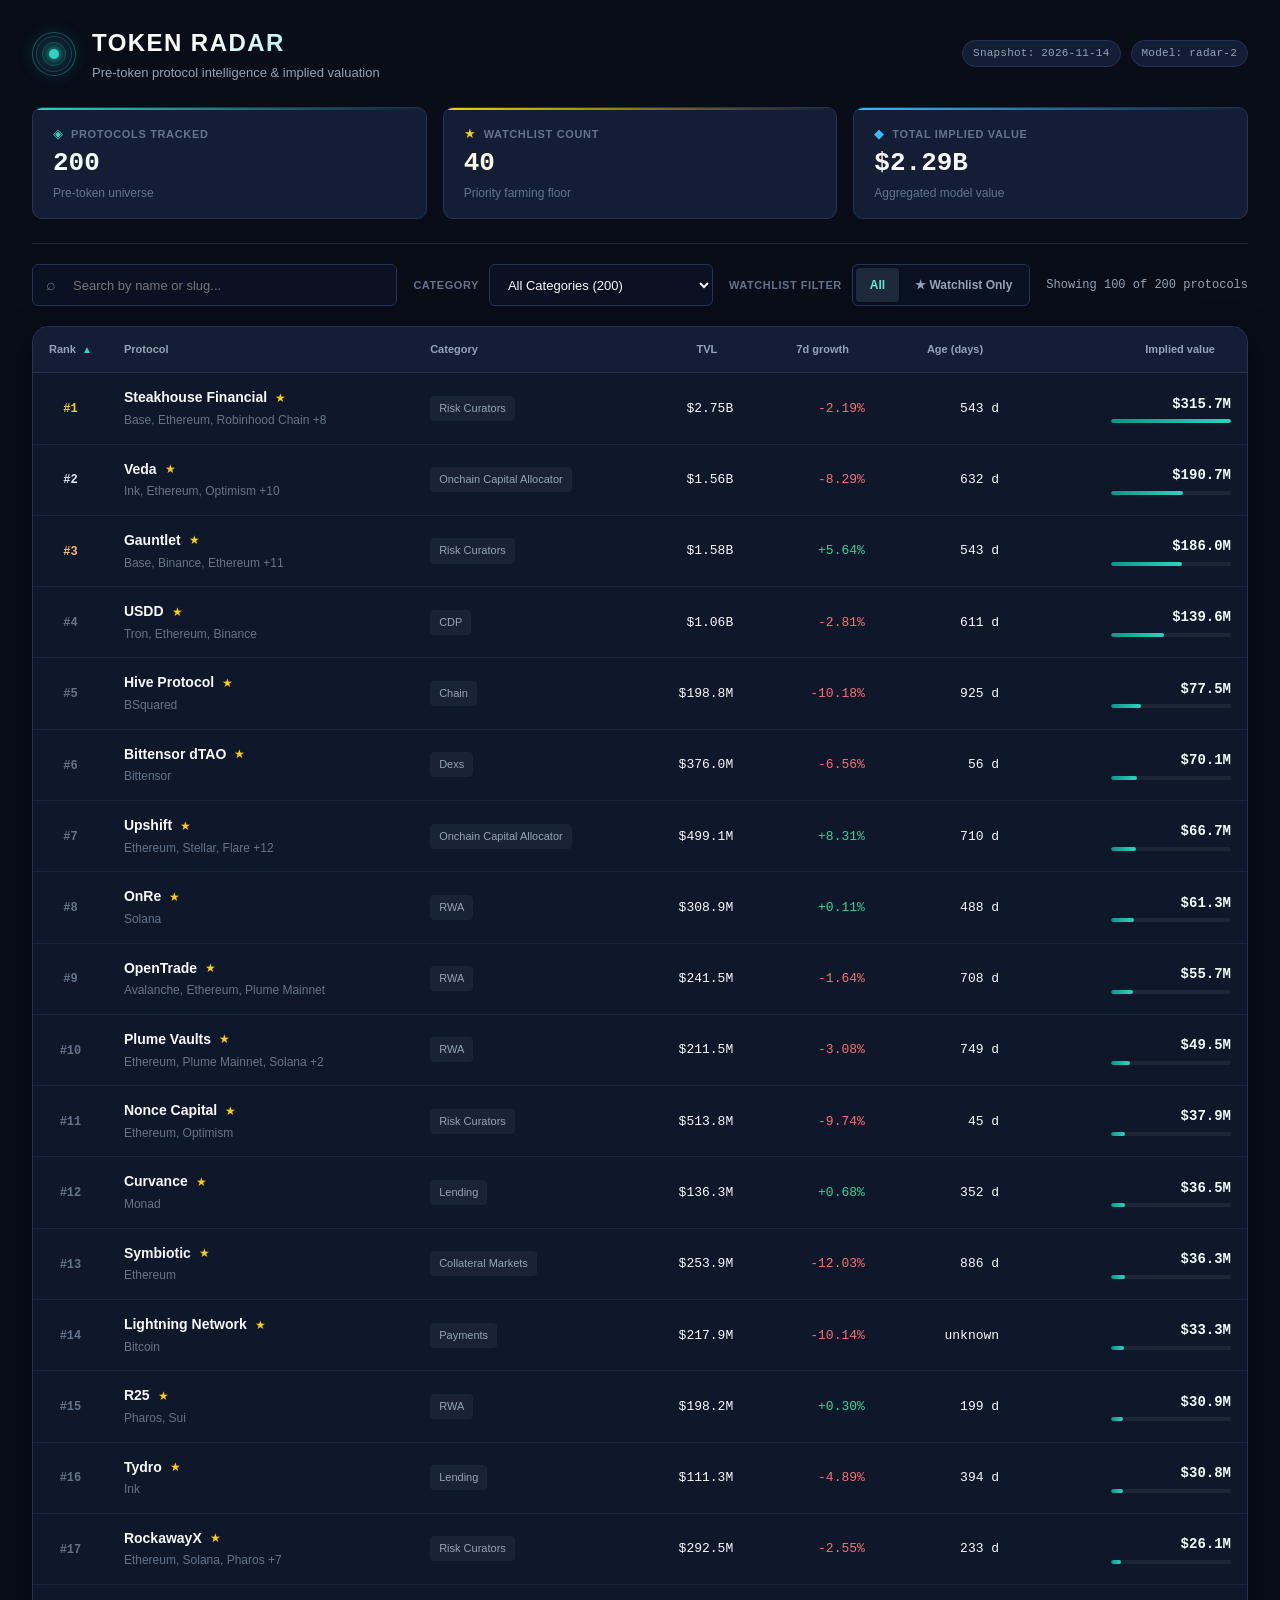
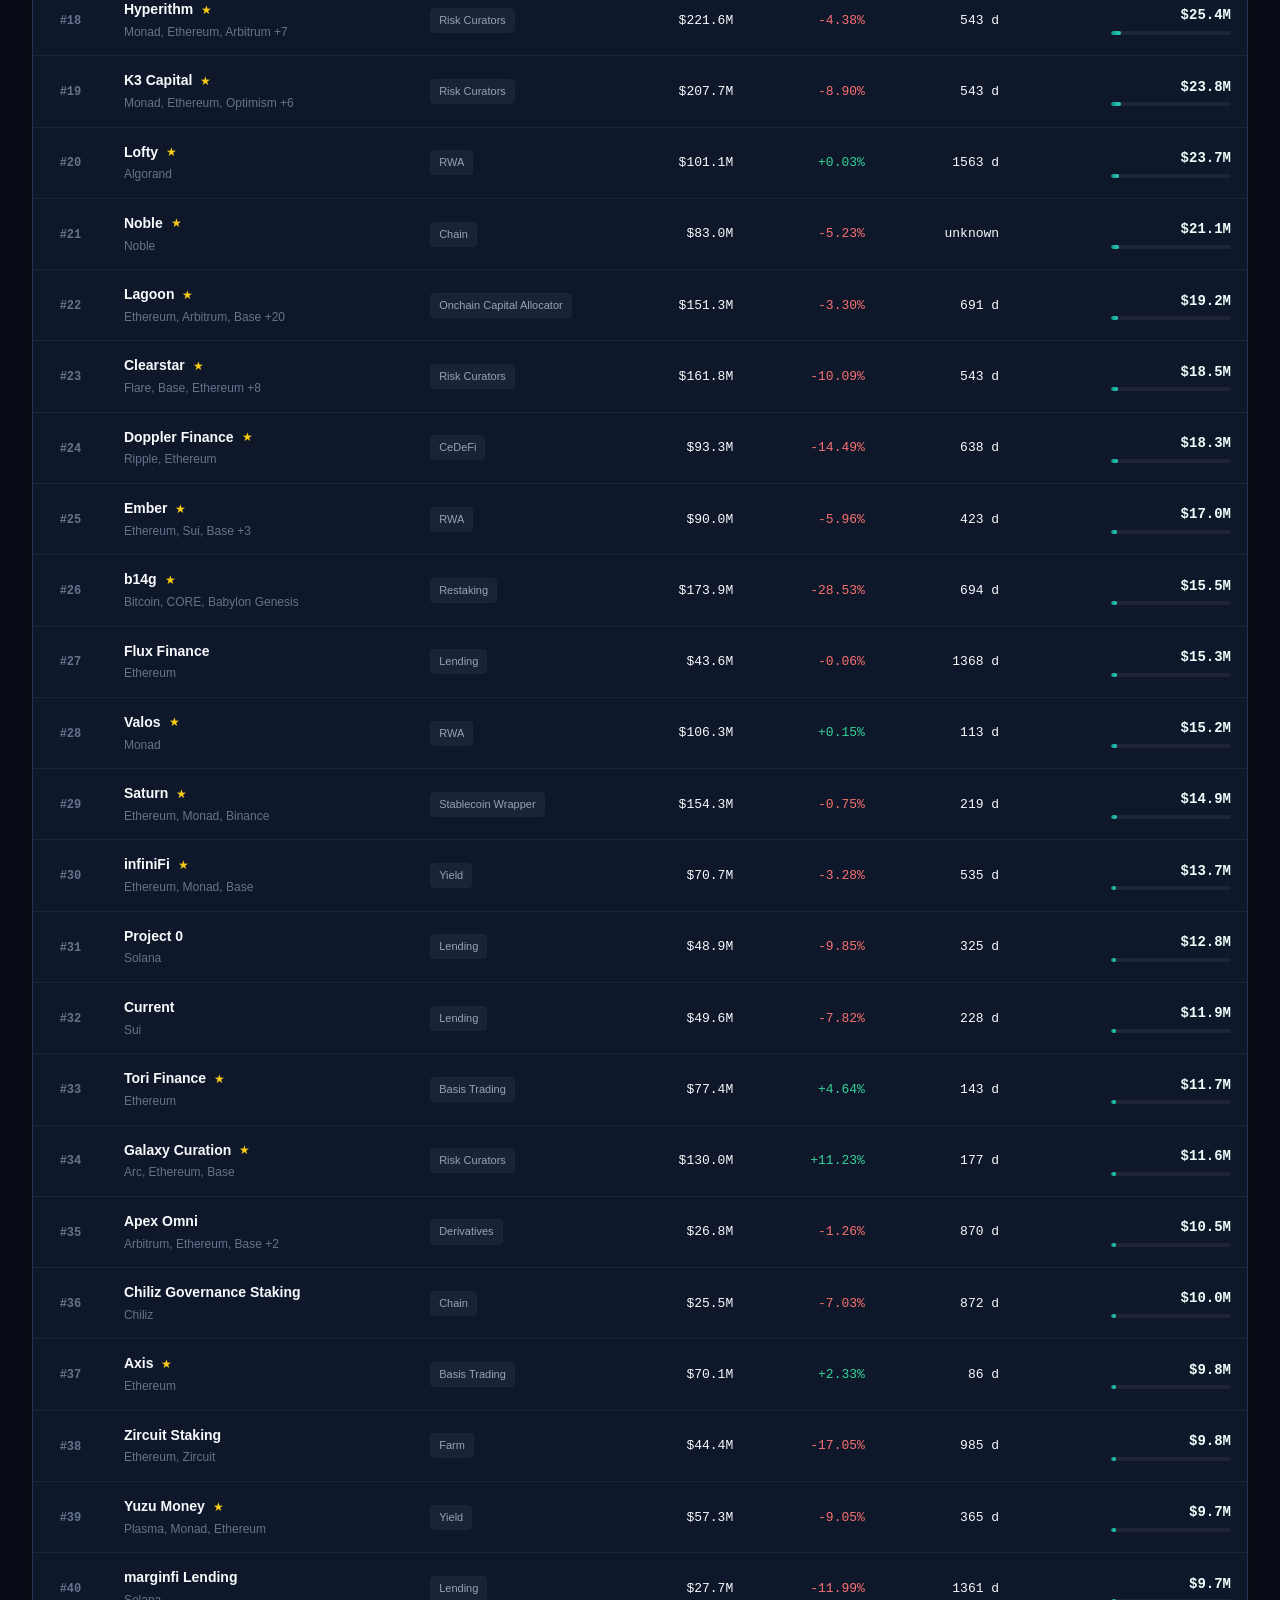
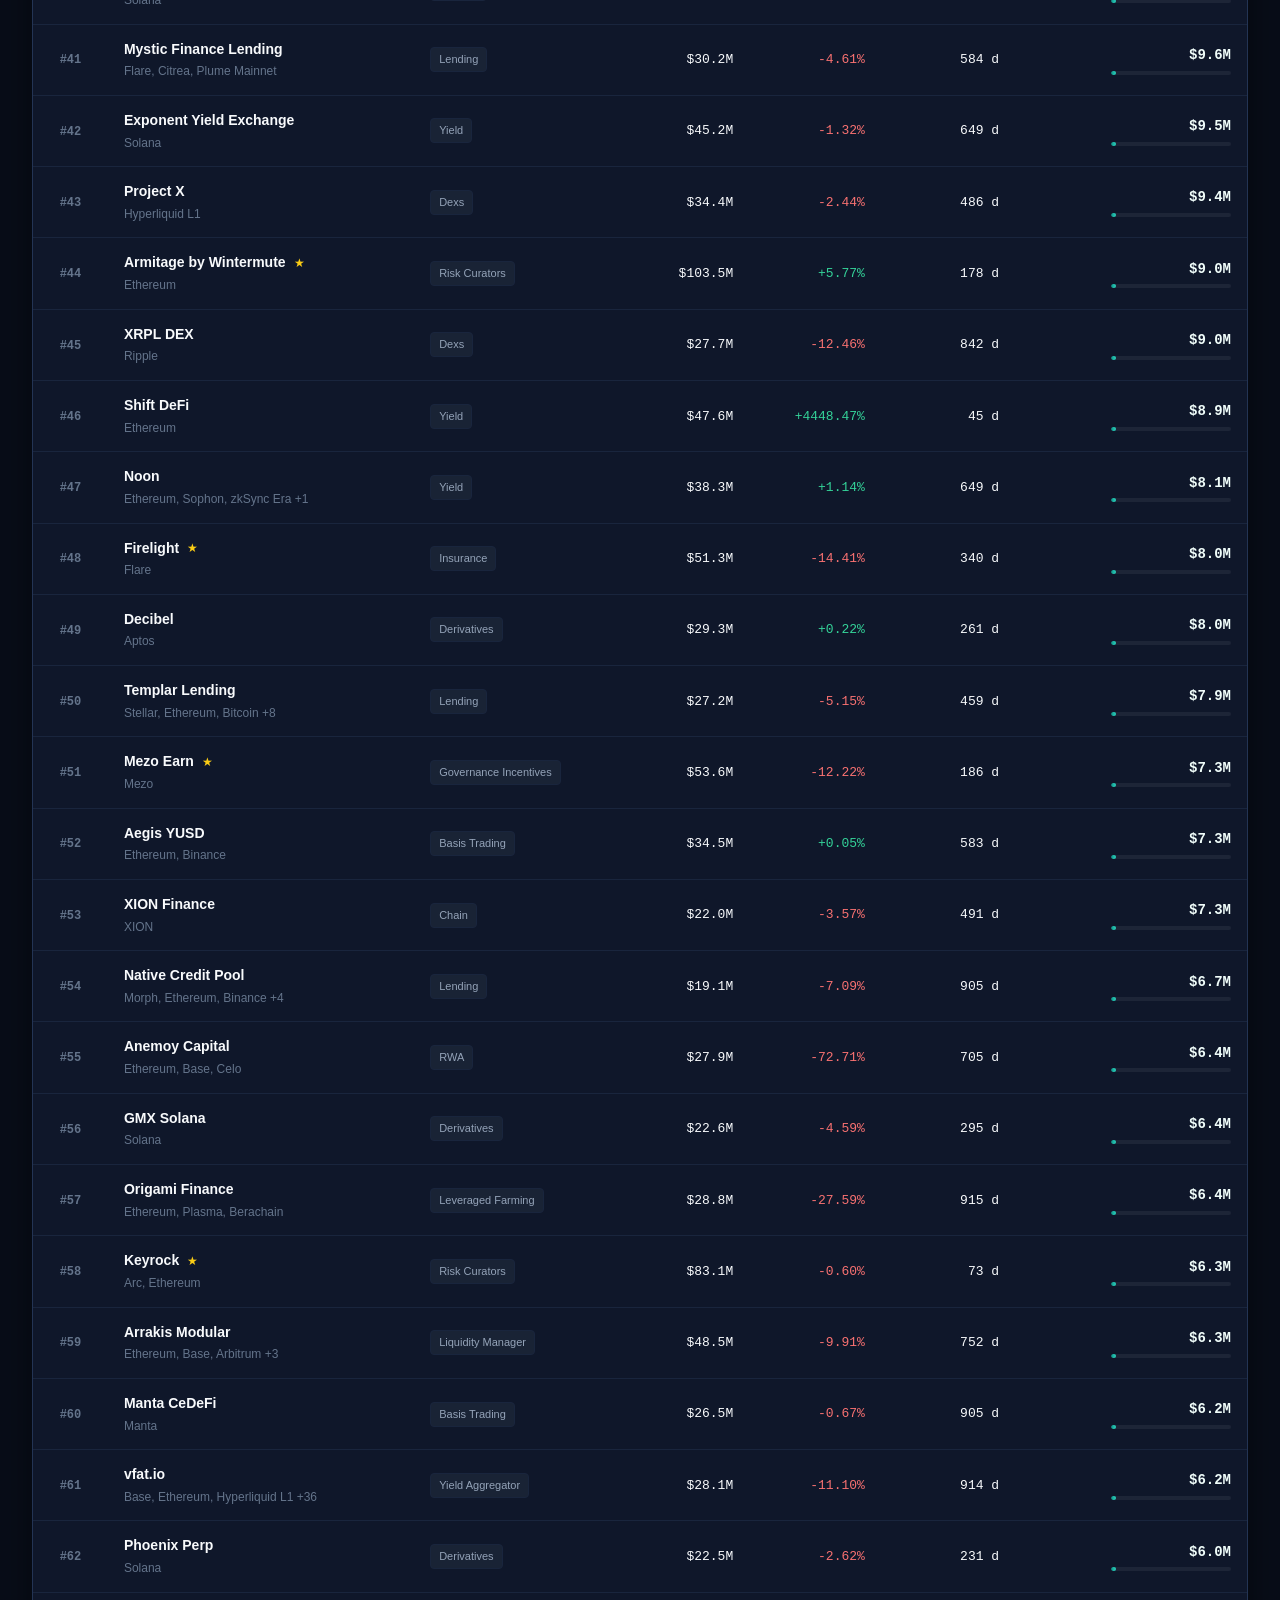
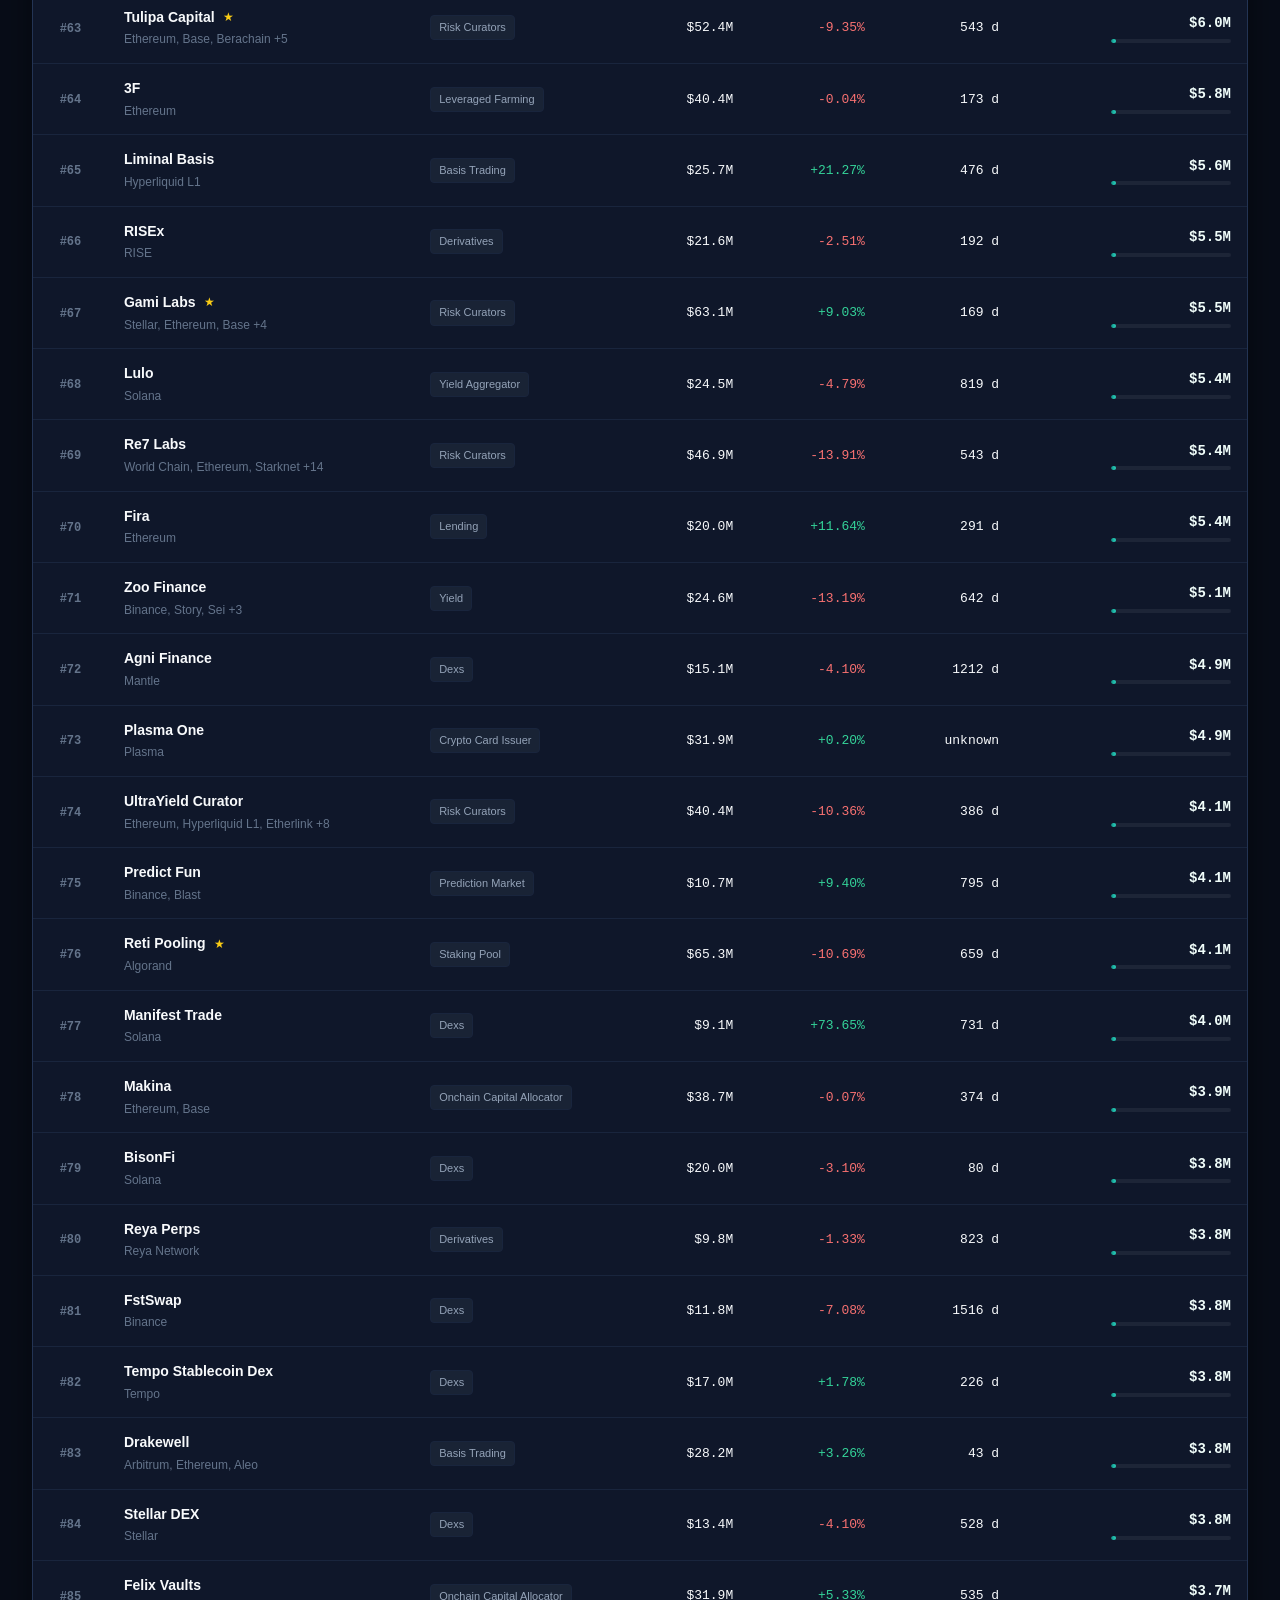
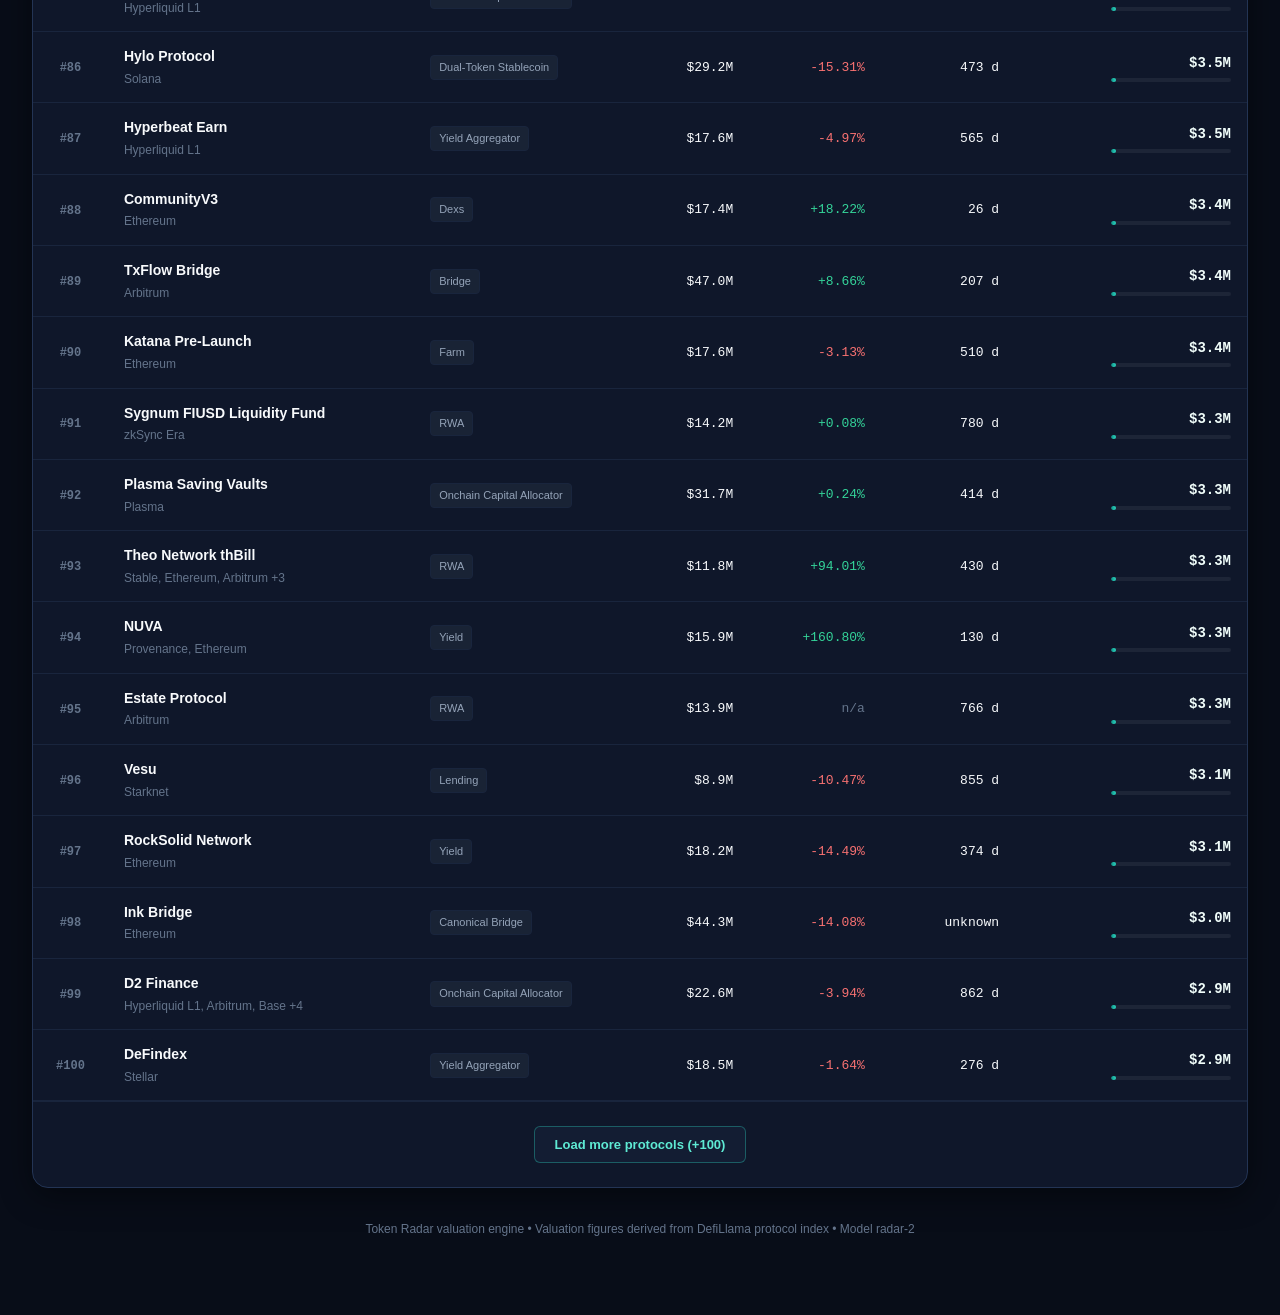
==== out/dashboard/index.html @ 6a3fa955 "Radar v2: snapshot-derived value model, 200-row board, redesigned dashboard, screenshots" ====
<!doctype html>
<html lang="en">
<head>
  <meta charset="utf-8">
  <meta name="viewport" content="width=device-width, initial-scale=1">
  <title>Token Radar | Pre-Token Valuation &amp; Farm Intelligence</title>
  <link rel="stylesheet" href="app.css">
</head>
<body>
  <a class="skip-link" href="#main-board">Skip to board</a>

  <div class="shell" id="app">
    <!-- Header -->
    <header class="top-header">
      <div class="brand-row">
        <div class="brand">
          <div class="radar-glyph" aria-hidden="true">
            <span class="radar-dot"></span>
            <span class="radar-ring ring-1"></span>
            <span class="radar-ring ring-2"></span>
          </div>
          <div class="brand-text">
            <h1 class="brand-title">TOKEN RADAR</h1>
            <p class="brand-subtitle">Pre-token protocol intelligence &amp; implied valuation</p>
          </div>
        </div>
        <div class="meta-tags">
          <span class="tag-pill" id="as-of-date">Snapshot: --</span>
          <span class="tag-pill" id="model-ver">Model: radar-2</span>
        </div>
      </div>

      <!-- Stat Chips -->
      <div class="stat-chips-grid">
        <div class="stat-chip chip-teal">
          <div class="stat-chip-header">
            <span class="stat-chip-icon">◈</span>
            <span class="stat-chip-label">Protocols Tracked</span>
          </div>
          <div class="stat-chip-value" id="stat-protocols">--</div>
          <div class="stat-chip-sub">Pre-token universe</div>
        </div>

        <div class="stat-chip chip-gold">
          <div class="stat-chip-header">
            <span class="stat-chip-icon">★</span>
            <span class="stat-chip-label">Watchlist Count</span>
          </div>
          <div class="stat-chip-value" id="stat-watchlist">--</div>
          <div class="stat-chip-sub">Priority farming floor</div>
        </div>

        <div class="stat-chip chip-cyan">
          <div class="stat-chip-header">
            <span class="stat-chip-icon">◆</span>
            <span class="stat-chip-label">Total Implied Value</span>
          </div>
          <div class="stat-chip-value" id="stat-implied">--</div>
          <div class="stat-chip-sub">Aggregated model value</div>
        </div>
      </div>
    </header>

    <!-- Controls Bar -->
    <section class="controls-panel" aria-label="Filters and controls">
      <div class="search-wrap">
        <span class="search-icon" aria-hidden="true">⌕</span>
        <input type="search" id="search-input" class="search-input" placeholder="Search by name or slug..." aria-label="Search protocols by name or slug">
      </div>

      <div class="filter-group">
        <label for="category-select" class="control-label">Category</label>
        <select id="category-select" class="select-input" aria-label="Filter by category">
          <option value="all">All Categories</option>
        </select>
      </div>

      <div class="filter-group">
        <span class="control-label">Watchlist Filter</span>
        <div class="toggle-group" role="radiogroup" aria-label="Watchlist filter">
          <button type="button" class="toggle-btn active" id="filter-all" data-filter="all" aria-checked="true" role="radio">All</button>
          <button type="button" class="toggle-btn" id="filter-watchlist" data-filter="watchlist" aria-checked="false" role="radio">★ Watchlist Only</button>
        </div>
      </div>

      <div class="count-badge" id="results-count" aria-live="polite">Loading protocols...</div>
    </section>

    <!-- Table Section -->
    <main id="main-board" class="board-container" tabindex="-1">
      <div class="table-responsive">
        <table class="data-table" id="protocols-table">
          <thead>
            <tr>
              <th scope="col" class="th-sortable th-rank" data-col="rank" title="Sort by rank">
                <button type="button" class="sort-btn"><span>Rank</span><span class="sort-indicator" aria-hidden="true">▲</span></button>
              </th>
              <th scope="col" class="th-sortable th-proto" data-col="name" title="Sort by protocol name">
                <button type="button" class="sort-btn"><span>Protocol</span><span class="sort-indicator" aria-hidden="true"></span></button>
              </th>
              <th scope="col" class="th-sortable th-category" data-col="category" title="Sort by category">
                <button type="button" class="sort-btn"><span>Category</span><span class="sort-indicator" aria-hidden="true"></span></button>
              </th>
              <th scope="col" class="th-sortable th-tvl" data-col="tvl_usd" title="Sort by TVL">
                <button type="button" class="sort-btn"><span>TVL</span><span class="sort-indicator" aria-hidden="true"></span></button>
              </th>
              <th scope="col" class="th-sortable th-growth" data-col="change_7d" title="Sort by 7d growth">
                <button type="button" class="sort-btn"><span>7d growth</span><span class="sort-indicator" aria-hidden="true"></span></button>
              </th>
              <th scope="col" class="th-sortable th-age" data-col="age_days" title="Sort by age in days">
                <button type="button" class="sort-btn"><span>Age (days)</span><span class="sort-indicator" aria-hidden="true"></span></button>
              </th>
              <th scope="col" class="th-sortable th-implied" data-col="implied_value_usd" title="Sort by implied value">
                <button type="button" class="sort-btn"><span>Implied value</span><span class="sort-indicator" aria-hidden="true"></span></button>
              </th>
            </tr>
          </thead>
          <tbody id="table-body">
            <!-- Rendered by JS -->
          </tbody>
        </table>
      </div>

      <!-- Empty State -->
      <div id="empty-state" class="empty-state" style="display: none;">
        <div class="empty-icon" aria-hidden="true">∅</div>
        <h3>No matching protocols</h3>
        <p>Try adjusting your search keywords, category filter, or watchlist toggle.</p>
        <button type="button" id="reset-filters-btn" class="btn btn-teal">Reset Filters</button>
      </div>

      <!-- Load More Button -->
      <div class="load-more-wrap" id="load-more-wrap">
        <button type="button" id="load-more-btn" class="btn btn-outline">Load more protocols</button>
      </div>
    </main>

    <!-- Footer -->
    <footer class="bottom-footer">
      <p>Token Radar valuation engine &bull; Valuation figures derived from DefiLlama protocol index &bull; Model radar-2</p>
    </footer>
  </div>

  <!-- Detail Dialog / Modal -->
  <dialog id="detail-modal" class="detail-dialog" aria-labelledby="modal-title">
    <div class="dialog-content" id="dialog-content">
      <!-- Injected by JS on row selection -->
    </div>
  </dialog>

  <script src="../data.js"></script>
  <script src="app.js"></script>
</body>
</html>
---- out/dashboard/app.css ----
/* Token Radar: Professional Dark Slate / Teal / Gold Palette */
:root {
  /* Slate Canvas & Surfaces */
  --bg-app: #080d18;
  --bg-surface: #0f172a;
  --bg-card: #131d33;
  --bg-card-hover: #192745;
  --bg-elevated: #1e293b;
  --bg-input: #0a1122;

  /* Borders */
  --border-subtle: #19253d;
  --border-default: #233454;
  --border-highlight: #3b527d;

  /* Typography */
  --text-primary: #f8fafc;
  --text-secondary: #94a3b8;
  --text-muted: #64748b;
  --text-dim: #475569;

  /* Teal Palette (Primary Accent) */
  --teal-300: #5eead4;
  --teal-400: #2dd4bf;
  --teal-500: #14b8a6;
  --teal-600: #0d9488;
  --teal-glow: rgba(20, 184, 166, 0.16);
  --teal-border: rgba(45, 212, 191, 0.35);

  /* Gold Palette (Watchlist & Value Accent) */
  --gold-300: #fde047;
  --gold-400: #facc15;
  --gold-500: #f59e0b;
  --gold-600: #d97706;
  --gold-glow: rgba(245, 158, 11, 0.16);
  --gold-border: rgba(250, 204, 21, 0.4);

  /* Indicators */
  --pos-green: #34d399;
  --pos-green-bg: rgba(52, 211, 153, 0.12);
  --neg-red: #f87171;
  --neg-red-bg: rgba(248, 113, 113, 0.12);

  /* Radii */
  --radius-xs: 4px;
  --radius-sm: 6px;
  --radius-md: 10px;
  --radius-lg: 16px;
  --radius-full: 9999px;

  /* Fonts */
  --font-sans: -apple-system, BlinkMacSystemFont, "Segoe UI", Roboto, Helvetica, Arial, sans-serif;
  --font-mono: ui-monospace, "SF Mono", Menlo, Monaco, Consolas, monospace;
}

*, *::before, *::after {
  box-sizing: border-box;
}

html {
  color-scheme: dark;
  background-color: var(--bg-app);
}

body {
  margin: 0;
  padding: 0;
  background-color: var(--bg-app);
  color: var(--text-primary);
  font-family: var(--font-sans);
  font-size: 14px;
  line-height: 1.55;
  -webkit-font-smoothing: antialiased;
  -moz-osx-font-smoothing: grayscale;
}

/* Accessibility Skip Link */
.skip-link {
  position: absolute;
  top: -9999px;
  left: 16px;
  background: var(--teal-500);
  color: #042f2e;
  padding: 8px 16px;
  font-weight: 600;
  border-radius: var(--radius-sm);
  z-index: 1000;
  text-decoration: none;
}
.skip-link:focus {
  top: 16px;
}

:focus-visible {
  outline: 2px solid var(--teal-400);
  outline-offset: 2px;
}

/* Shell Layout */
.shell {
  max-width: 1440px;
  margin: 0 auto;
  padding: 24px 32px 64px;
}

/* Header & Branding */
.top-header {
  display: flex;
  flex-direction: column;
  gap: 24px;
  padding-bottom: 24px;
  border-bottom: 1px solid var(--border-subtle);
}

.brand-row {
  display: flex;
  align-items: center;
  justify-content: space-between;
  flex-wrap: wrap;
  gap: 16px;
}

.brand {
  display: flex;
  align-items: center;
  gap: 16px;
}

.radar-glyph {
  position: relative;
  width: 44px;
  height: 44px;
  background: radial-gradient(circle, rgba(20, 184, 166, 0.25) 0%, rgba(15, 23, 42, 0.8) 70%);
  border: 1px solid var(--teal-border);
  border-radius: 50%;
  display: flex;
  align-items: center;
  justify-content: center;
  flex-shrink: 0;
  box-shadow: 0 0 16px var(--teal-glow);
}

.radar-dot {
  width: 10px;
  height: 10px;
  background: var(--teal-400);
  border-radius: 50%;
  box-shadow: 0 0 8px var(--teal-400);
}

.radar-ring {
  position: absolute;
  border-radius: 50%;
  border: 1px solid rgba(45, 212, 191, 0.25);
}

.radar-ring.ring-1 {
  width: 24px;
  height: 24px;
}

.radar-ring.ring-2 {
  width: 36px;
  height: 36px;
}

.brand-text {
  display: flex;
  flex-direction: column;
}

.brand-title {
  margin: 0;
  font-size: 24px;
  font-weight: 800;
  letter-spacing: 0.06em;
  background: linear-gradient(135deg, #ffffff 40%, var(--teal-300) 100%);
  -webkit-background-clip: text;
  -webkit-text-fill-color: transparent;
}

.brand-subtitle {
  margin: 2px 0 0;
  color: var(--text-secondary);
  font-size: 13px;
  font-weight: 400;
}

.meta-tags {
  display: flex;
  align-items: center;
  gap: 10px;
  flex-wrap: wrap;
}

.tag-pill {
  font-family: var(--font-mono);
  font-size: 11px;
  padding: 4px 10px;
  background: var(--bg-card);
  border: 1px solid var(--border-default);
  border-radius: var(--radius-full);
  color: var(--text-secondary);
  letter-spacing: 0.02em;
}

/* Stat Chips Grid */
.stat-chips-grid {
  display: grid;
  grid-template-columns: repeat(auto-fit, minmax(280px, 1fr));
  gap: 16px;
}

.stat-chip {
  background: var(--bg-card);
  border: 1px solid var(--border-default);
  border-radius: var(--radius-md);
  padding: 16px 20px;
  display: flex;
  flex-direction: column;
  gap: 4px;
  position: relative;
  overflow: hidden;
  transition: transform 150ms ease, border-color 150ms ease;
}

.stat-chip::before {
  content: "";
  position: absolute;
  top: 0;
  left: 0;
  right: 0;
  height: 2px;
}

.stat-chip.chip-teal::before {
  background: linear-gradient(90deg, var(--teal-400), transparent);
}

.stat-chip.chip-gold::before {
  background: linear-gradient(90deg, var(--gold-400), transparent);
}

.stat-chip.chip-cyan::before {
  background: linear-gradient(90deg, #38bdf8, transparent);
}

.stat-chip-header {
  display: flex;
  align-items: center;
  gap: 8px;
}

.stat-chip-icon {
  font-size: 13px;
}

.chip-teal .stat-chip-icon { color: var(--teal-400); }
.chip-gold .stat-chip-icon { color: var(--gold-400); }
.chip-cyan .stat-chip-icon { color: #38bdf8; }

.stat-chip-label {
  font-size: 11px;
  text-transform: uppercase;
  letter-spacing: 0.06em;
  font-weight: 700;
  color: var(--text-muted);
}

.stat-chip-value {
  font-family: var(--font-mono);
  font-size: 26px;
  font-weight: 700;
  color: var(--text-primary);
  line-height: 1.2;
}

.chip-teal .stat-chip-value {
  color: #f0fdfa;
}
.chip-gold .stat-chip-value {
  color: #fefce8;
}

.stat-chip-sub {
  font-size: 12px;
  color: var(--text-muted);
}

/* Controls Panel */
.controls-panel {
  display: flex;
  align-items: center;
  flex-wrap: wrap;
  gap: 16px;
  padding: 20px 0;
}

.search-wrap {
  position: relative;
  flex: 1 1 300px;
  min-width: 260px;
}

.search-icon {
  position: absolute;
  left: 14px;
  top: 50%;
  transform: translateY(-50%);
  color: var(--text-muted);
  font-size: 16px;
  pointer-events: none;
}

.search-input {
  width: 100%;
  height: 42px;
  padding: 0 14px 0 40px;
  background: var(--bg-input);
  border: 1px solid var(--border-default);
  border-radius: var(--radius-sm);
  color: var(--text-primary);
  font-size: 13px;
  font-family: inherit;
  transition: border-color 150ms ease, box-shadow 150ms ease;
}

.search-input:focus {
  border-color: var(--teal-500);
  box-shadow: 0 0 0 3px var(--teal-glow);
  outline: none;
}

.filter-group {
  display: flex;
  align-items: center;
  gap: 10px;
}

.control-label {
  font-size: 11px;
  text-transform: uppercase;
  letter-spacing: 0.05em;
  font-weight: 600;
  color: var(--text-muted);
  white-space: nowrap;
}

.select-input {
  height: 42px;
  padding: 0 14px;
  background: var(--bg-input);
  border: 1px solid var(--border-default);
  border-radius: var(--radius-sm);
  color: var(--text-primary);
  font-size: 13px;
  font-family: inherit;
  cursor: pointer;
  min-width: 180px;
  transition: border-color 150ms ease;
}

.select-input:focus {
  border-color: var(--teal-500);
  outline: none;
}

.toggle-group {
  display: flex;
  background: var(--bg-input);
  border: 1px solid var(--border-default);
  border-radius: var(--radius-sm);
  padding: 3px;
  gap: 2px;
}

.toggle-btn {
  height: 34px;
  padding: 0 14px;
  background: transparent;
  border: none;
  border-radius: var(--radius-xs);
  color: var(--text-secondary);
  font-size: 12px;
  font-weight: 600;
  cursor: pointer;
  transition: all 120ms ease;
  white-space: nowrap;
}

.toggle-btn:hover {
  color: var(--text-primary);
}

.toggle-btn.active {
  background: var(--bg-elevated);
  color: var(--teal-300);
  box-shadow: 0 1px 3px rgba(0, 0, 0, 0.4);
}

.toggle-btn#filter-watchlist.active {
  color: var(--gold-400);
}

.count-badge {
  margin-left: auto;
  font-family: var(--font-mono);
  font-size: 12px;
  color: var(--text-secondary);
  white-space: nowrap;
}

/* Board Container & Table */
.board-container {
  background: var(--bg-surface);
  border: 1px solid var(--border-default);
  border-radius: var(--radius-lg);
  overflow: hidden;
  box-shadow: 0 8px 32px rgba(0, 0, 0, 0.45);
}

.table-responsive {
  overflow-x: auto;
}

.data-table {
  width: 100%;
  border-collapse: collapse;
  font-size: 13px;
  text-align: left;
}

.data-table thead th {
  background: var(--bg-card);
  color: var(--text-secondary);
  font-size: 11px;
  font-weight: 700;
  text-transform: uppercase;
  letter-spacing: 0.05em;
  padding: 14px 16px;
  border-bottom: 1px solid var(--border-default);
  white-space: nowrap;
  user-select: none;
}

.th-sortable {
  cursor: pointer;
  transition: background 120ms ease, color 120ms ease;
}

.th-sortable:hover {
  background: var(--bg-card-hover);
  color: var(--text-primary);
}

.sort-btn {
  background: none;
  border: none;
  padding: 0;
  margin: 0;
  color: inherit;
  font: inherit;
  cursor: pointer;
  display: flex;
  align-items: center;
  gap: 6px;
  width: 100%;
}

.sort-indicator {
  font-size: 10px;
  color: var(--teal-400);
  min-width: 10px;
}

/* Column Alignments */
.th-rank, .td-rank { text-align: center; width: 64px; }
.th-tvl, .td-tvl { text-align: right; }
.th-growth, .td-growth { text-align: right; }
.th-age, .td-age { text-align: right; }
.th-implied, .td-implied { text-align: right; min-width: 180px; }

.th-tvl .sort-btn,
.th-growth .sort-btn,
.th-age .sort-btn,
.th-implied .sort-btn {
  justify-content: flex-end;
}
.th-rank .sort-btn {
  justify-content: center;
}

.data-table tbody tr {
  border-bottom: 1px solid var(--border-subtle);
  cursor: pointer;
  transition: background 120ms ease;
}

.data-table tbody tr:hover {
  background: var(--bg-card-hover);
}

.data-table tbody tr:focus-visible {
  outline: 2px solid var(--teal-400);
  outline-offset: -2px;
}

.data-table tbody td {
  padding: 14px 16px;
  vertical-align: middle;
}

/* Table Cells */
.td-rank-badge {
  display: inline-flex;
  align-items: center;
  justify-content: center;
  font-family: var(--font-mono);
  font-weight: 700;
  font-size: 12px;
  color: var(--text-muted);
}

tr:nth-child(1) .td-rank-badge {
  color: var(--gold-400);
}
tr:nth-child(2) .td-rank-badge {
  color: #e2e8f0;
}
tr:nth-child(3) .td-rank-badge {
  color: #fdba74;
}

.proto-info {
  display: flex;
  flex-direction: column;
  gap: 2px;
}

.proto-name-row {
  display: flex;
  align-items: center;
  gap: 8px;
}

.proto-name {
  font-weight: 600;
  color: var(--text-primary);
  font-size: 14px;
}

.star-badge {
  color: var(--gold-400);
  font-size: 12px;
  cursor: help;
}

.proto-chains {
  color: var(--text-muted);
  font-size: 12px;
  max-width: 320px;
  overflow: hidden;
  text-overflow: ellipsis;
  white-space: nowrap;
}

.category-tag {
  display: inline-block;
  padding: 3px 8px;
  border-radius: var(--radius-xs);
  background: rgba(30, 41, 59, 0.7);
  border: 1px solid var(--border-subtle);
  color: var(--text-secondary);
  font-size: 11px;
  white-space: nowrap;
}

.cell-num {
  font-family: var(--font-mono);
  font-variant-numeric: tabular-nums;
  white-space: nowrap;
}

.growth-pos {
  color: var(--pos-green);
}

.growth-neg {
  color: var(--neg-red);
}

.growth-zero {
  color: var(--text-muted);
}

.implied-cell-wrap {
  display: flex;
  flex-direction: column;
  align-items: flex-end;
  gap: 4px;
}

.implied-value-text {
  font-family: var(--font-mono);
  font-weight: 700;
  font-size: 14px;
  color: #f0fdfa;
}

.implied-bar-bg {
  width: 100%;
  max-width: 120px;
  height: 4px;
  background: rgba(255, 255, 255, 0.06);
  border-radius: var(--radius-full);
  overflow: hidden;
}

.implied-bar-fill {
  height: 100%;
  background: linear-gradient(90deg, var(--teal-600), var(--teal-400));
  border-radius: var(--radius-full);
}

/* Empty State */
.empty-state {
  padding: 64px 24px;
  text-align: center;
  display: flex;
  flex-direction: column;
  align-items: center;
  gap: 12px;
}

.empty-icon {
  font-size: 48px;
  color: var(--text-muted);
  margin-bottom: 4px;
}

.empty-state h3 {
  margin: 0;
  font-size: 18px;
  font-weight: 600;
  color: var(--text-primary);
}

.empty-state p {
  margin: 0;
  color: var(--text-secondary);
  max-width: 420px;
}

/* Load More Button */
.load-more-wrap {
  display: flex;
  justify-content: center;
  padding: 24px;
  border-top: 1px solid var(--border-subtle);
}

.btn {
  display: inline-flex;
  align-items: center;
  justify-content: center;
  gap: 8px;
  padding: 10px 20px;
  border-radius: var(--radius-sm);
  font-size: 13px;
  font-weight: 600;
  cursor: pointer;
  transition: all 150ms ease;
  font-family: inherit;
  border: none;
}

.btn-outline {
  background: var(--bg-card);
  color: var(--teal-300);
  border: 1px solid var(--teal-border);
}

.btn-outline:hover {
  background: var(--teal-glow);
  border-color: var(--teal-400);
  transform: translateY(-1px);
}

.btn-teal {
  background: var(--teal-500);
  color: #042f2e;
}

.btn-teal:hover {
  background: var(--teal-400);
}

/* Footer */
.bottom-footer {
  margin-top: 32px;
  text-align: center;
  color: var(--text-muted);
  font-size: 12px;
}

/* Detail Modal / Dialog */
.detail-dialog {
  border: none;
  background: transparent;
  padding: 0;
  max-width: 760px;
  width: 90vw;
  margin: auto;
}

.detail-dialog::backdrop {
  background: rgba(4, 7, 14, 0.8);
  backdrop-filter: blur(6px);
}

.dialog-content {
  background: var(--bg-surface);
  border: 1px solid var(--border-highlight);
  border-radius: var(--radius-lg);
  box-shadow: 0 24px 64px rgba(0, 0, 0, 0.7);
  overflow: hidden;
  display: flex;
  flex-direction: column;
  max-height: 85vh;
}

.dialog-header {
  padding: 24px 28px;
  background: var(--bg-card);
  border-bottom: 1px solid var(--border-default);
  display: flex;
  align-items: flex-start;
  justify-content: space-between;
  gap: 16px;
}

.dialog-title-group {
  display: flex;
  flex-direction: column;
  gap: 8px;
}

.dialog-badge-row {
  display: flex;
  align-items: center;
  gap: 8px;
  flex-wrap: wrap;
}

.badge {
  font-size: 11px;
  font-weight: 700;
  text-transform: uppercase;
  letter-spacing: 0.05em;
  padding: 4px 10px;
  border-radius: var(--radius-full);
}

.badge-gold {
  background: var(--gold-glow);
  color: var(--gold-300);
  border: 1px solid var(--gold-border);
}

.badge-teal {
  background: var(--teal-glow);
  color: var(--teal-300);
  border: 1px solid var(--teal-border);
}

.badge-slate {
  background: rgba(30, 41, 59, 0.8);
  color: var(--text-secondary);
  border: 1px solid var(--border-default);
}

.dialog-title {
  margin: 0;
  font-size: 22px;
  font-weight: 800;
  color: var(--text-primary);
  line-height: 1.2;
}

.dialog-meta-text {
  display: flex;
  align-items: center;
  gap: 8px;
  font-size: 13px;
  color: var(--text-secondary);
  flex-wrap: wrap;
}

.dialog-slug {
  font-family: var(--font-mono);
  color: var(--teal-400);
}

.dialog-dot {
  color: var(--text-muted);
}

.dialog-close-btn {
  background: transparent;
  border: 1px solid var(--border-default);
  border-radius: var(--radius-sm);
  color: var(--text-secondary);
  font-size: 20px;
  width: 36px;
  height: 36px;
  display: flex;
  align-items: center;
  justify-content: center;
  cursor: pointer;
  transition: all 120ms ease;
  line-height: 1;
  flex-shrink: 0;
}

.dialog-close-btn:hover {
  background: var(--bg-card-hover);
  color: var(--text-primary);
  border-color: var(--border-highlight);
}

.dialog-body {
  padding: 24px 28px;
  overflow-y: auto;
  display: flex;
  flex-direction: column;
  gap: 28px;
}

.modal-section {
  display: flex;
  flex-direction: column;
  gap: 14px;
}

.section-title-row {
  display: flex;
  align-items: center;
  justify-content: space-between;
}

.section-title {
  margin: 0;
  font-size: 14px;
  font-weight: 700;
  text-transform: uppercase;
  letter-spacing: 0.06em;
  color: var(--text-secondary);
}

.section-tag {
  font-family: var(--font-mono);
  font-size: 11px;
  color: var(--text-muted);
}

/* Model Breakdown Grid */
.breakdown-grid {
  display: grid;
  grid-template-columns: repeat(2, 1fr);
  gap: 12px;
}

.breakdown-card {
  background: var(--bg-card);
  border: 1px solid var(--border-default);
  border-radius: var(--radius-sm);
  padding: 12px 16px;
  display: flex;
  flex-direction: column;
  gap: 3px;
}

.breakdown-label {
  font-size: 11px;
  text-transform: uppercase;
  letter-spacing: 0.05em;
  color: var(--text-muted);
  font-weight: 600;
}

.breakdown-value {
  font-family: var(--font-mono);
  font-size: 18px;
  font-weight: 700;
  color: var(--text-primary);
}

.breakdown-note {
  font-size: 11px;
  font-family: var(--font-mono);
  color: var(--teal-300);
}

/* Formula Result Card */
.formula-result-card {
  background: linear-gradient(135deg, rgba(19, 29, 51, 0.95), rgba(15, 23, 42, 0.95));
  border: 1px solid var(--teal-border);
  border-radius: var(--radius-sm);
  padding: 16px 20px;
  display: flex;
  flex-direction: column;
  gap: 8px;
}

.formula-header {
  font-size: 11px;
  text-transform: uppercase;
  letter-spacing: 0.06em;
  font-weight: 700;
  color: var(--teal-400);
}

.formula-math {
  font-family: var(--font-mono);
  font-size: 12px;
  color: var(--text-secondary);
}

.formula-eval {
  font-family: var(--font-mono);
  font-size: 12px;
  color: var(--text-muted);
}

.formula-final {
  margin-top: 4px;
  padding-top: 8px;
  border-top: 1px dashed var(--border-default);
  display: flex;
  align-items: baseline;
  justify-content: space-between;
  flex-wrap: wrap;
  gap: 8px;
}

.formula-final-label {
  font-size: 13px;
  font-weight: 600;
  color: var(--text-primary);
}

.formula-final-val {
  font-family: var(--font-mono);
  font-size: 24px;
  font-weight: 800;
  color: var(--gold-300);
}

/* Farm Steps Numbered List */
.farm-steps-list {
  margin: 0;
  padding: 0;
  list-style: none;
  display: flex;
  flex-direction: column;
  gap: 12px;
}

.farm-step-item {
  display: flex;
  align-items: flex-start;
  gap: 14px;
  padding: 14px 16px;
  background: var(--bg-card);
  border: 1px solid var(--border-default);
  border-radius: var(--radius-sm);
  transition: border-color 120ms ease;
}

.farm-step-item:hover {
  border-color: var(--border-highlight);
}

.step-num {
  width: 26px;
  height: 26px;
  border-radius: 50%;
  background: var(--teal-glow);
  border: 1px solid var(--teal-border);
  color: var(--teal-300);
  font-family: var(--font-mono);
  font-size: 12px;
  font-weight: 700;
  display: flex;
  align-items: center;
  justify-content: center;
  flex-shrink: 0;
}

.step-text {
  font-size: 13px;
  line-height: 1.5;
  color: var(--text-primary);
}

/* Mobile & Tablet Responsiveness */
@media (max-width: 860px) {
  .shell {
    padding: 16px;
  }
  .controls-panel {
    flex-direction: column;
    align-items: stretch;
  }
  .count-badge {
    margin-left: 0;
    text-align: right;
  }
  .breakdown-grid {
    grid-template-columns: 1fr;
  }
}
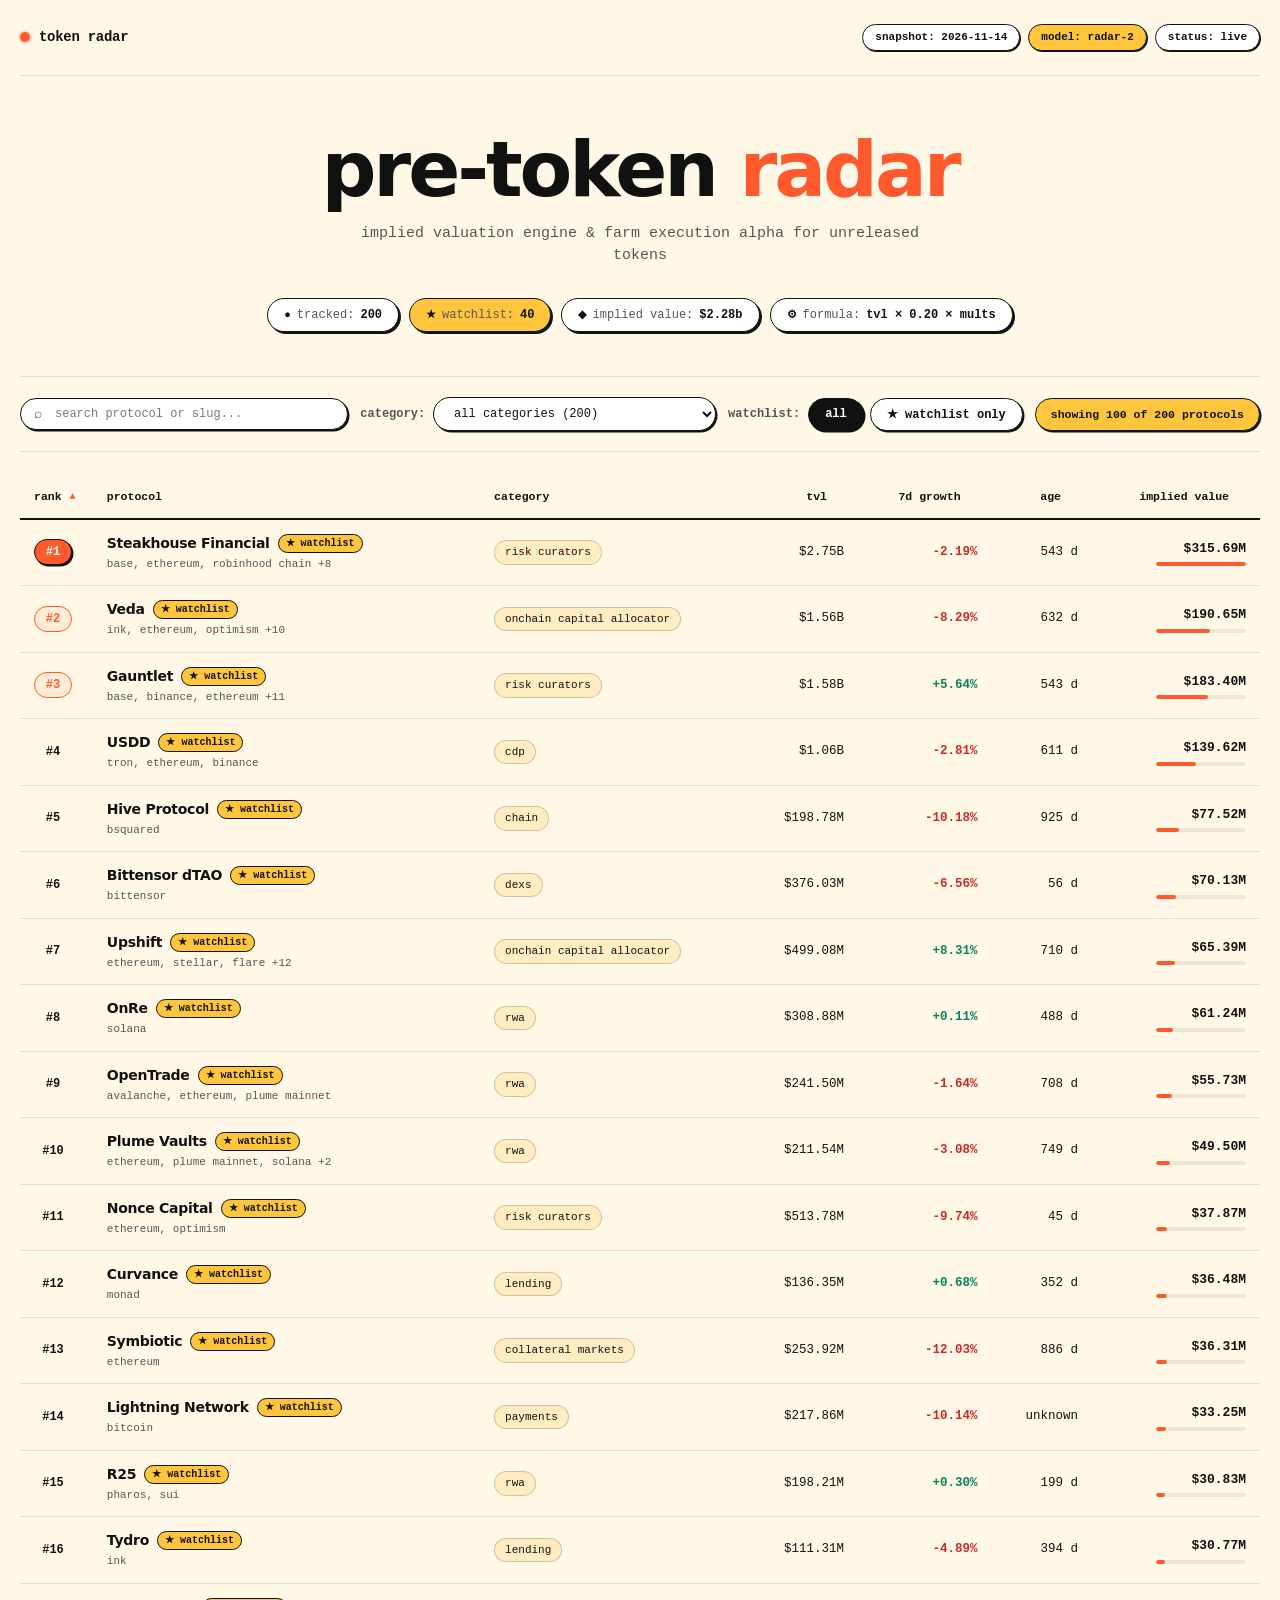
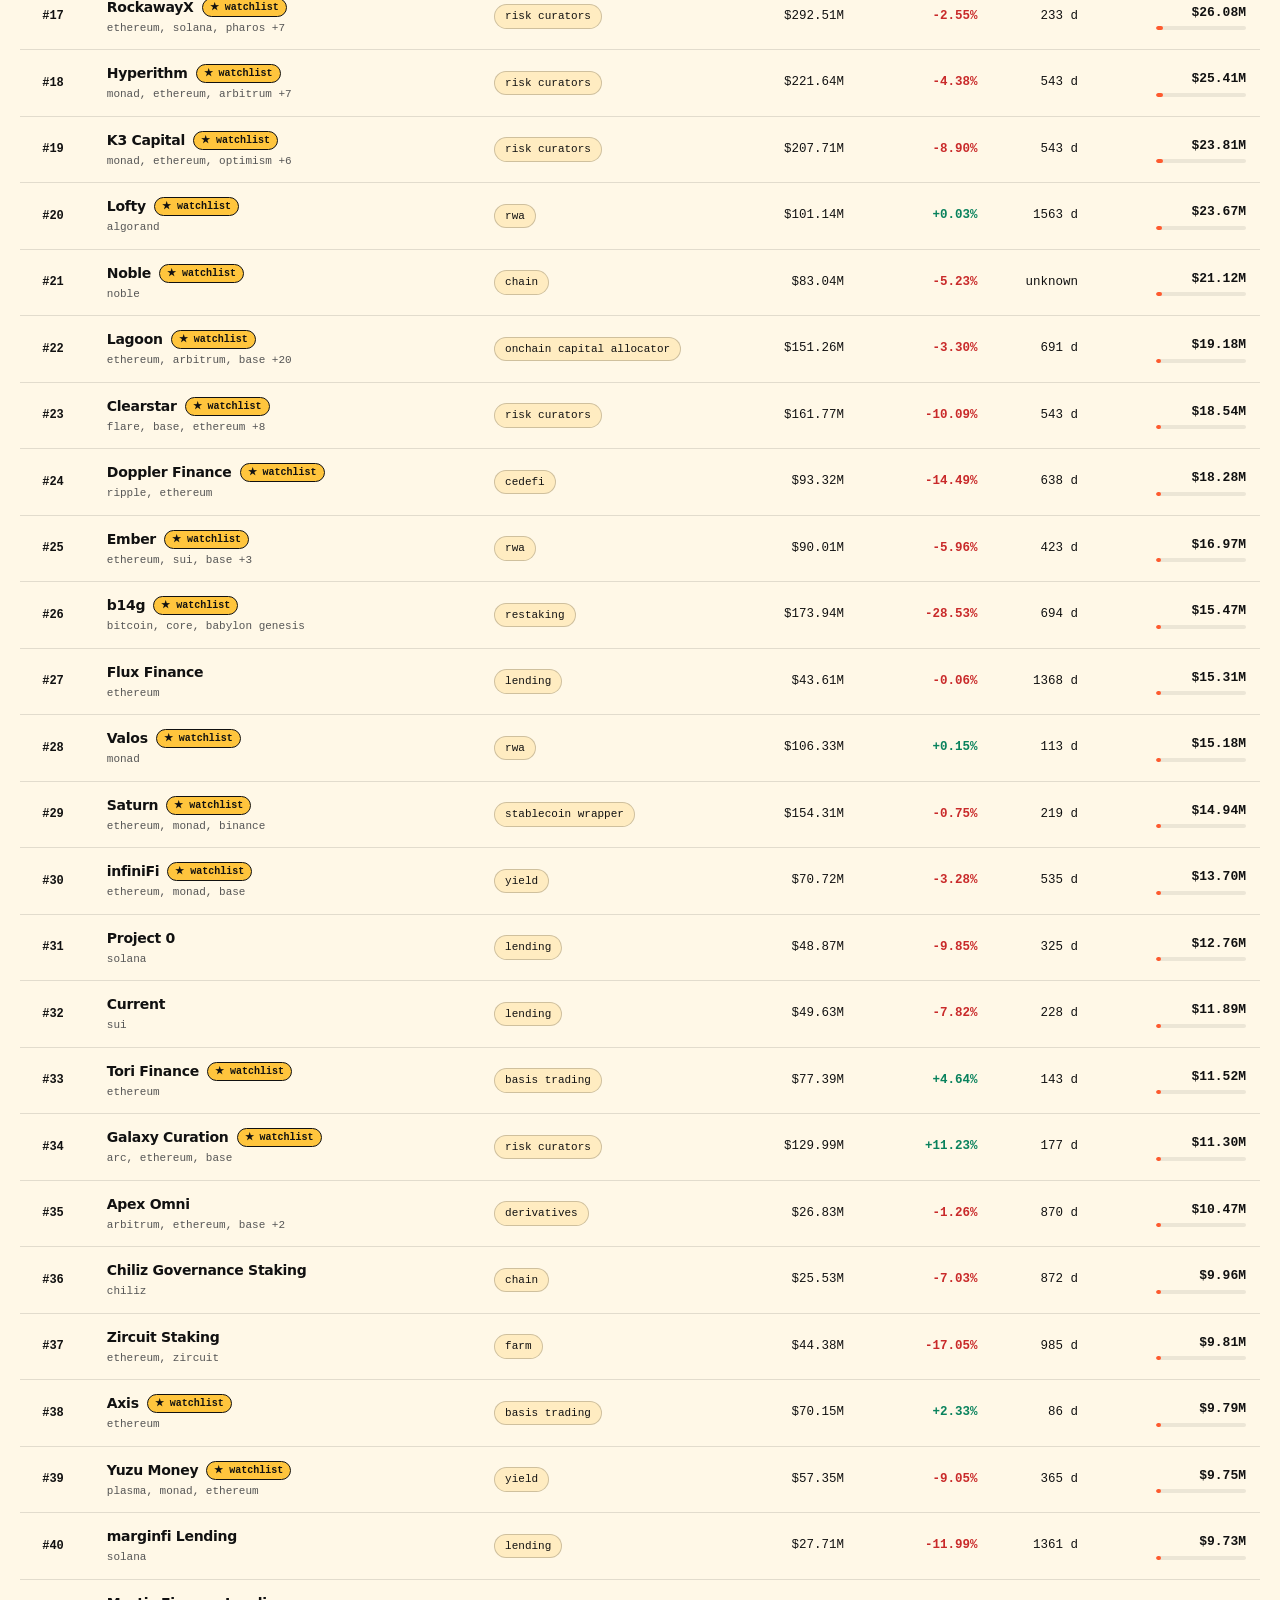
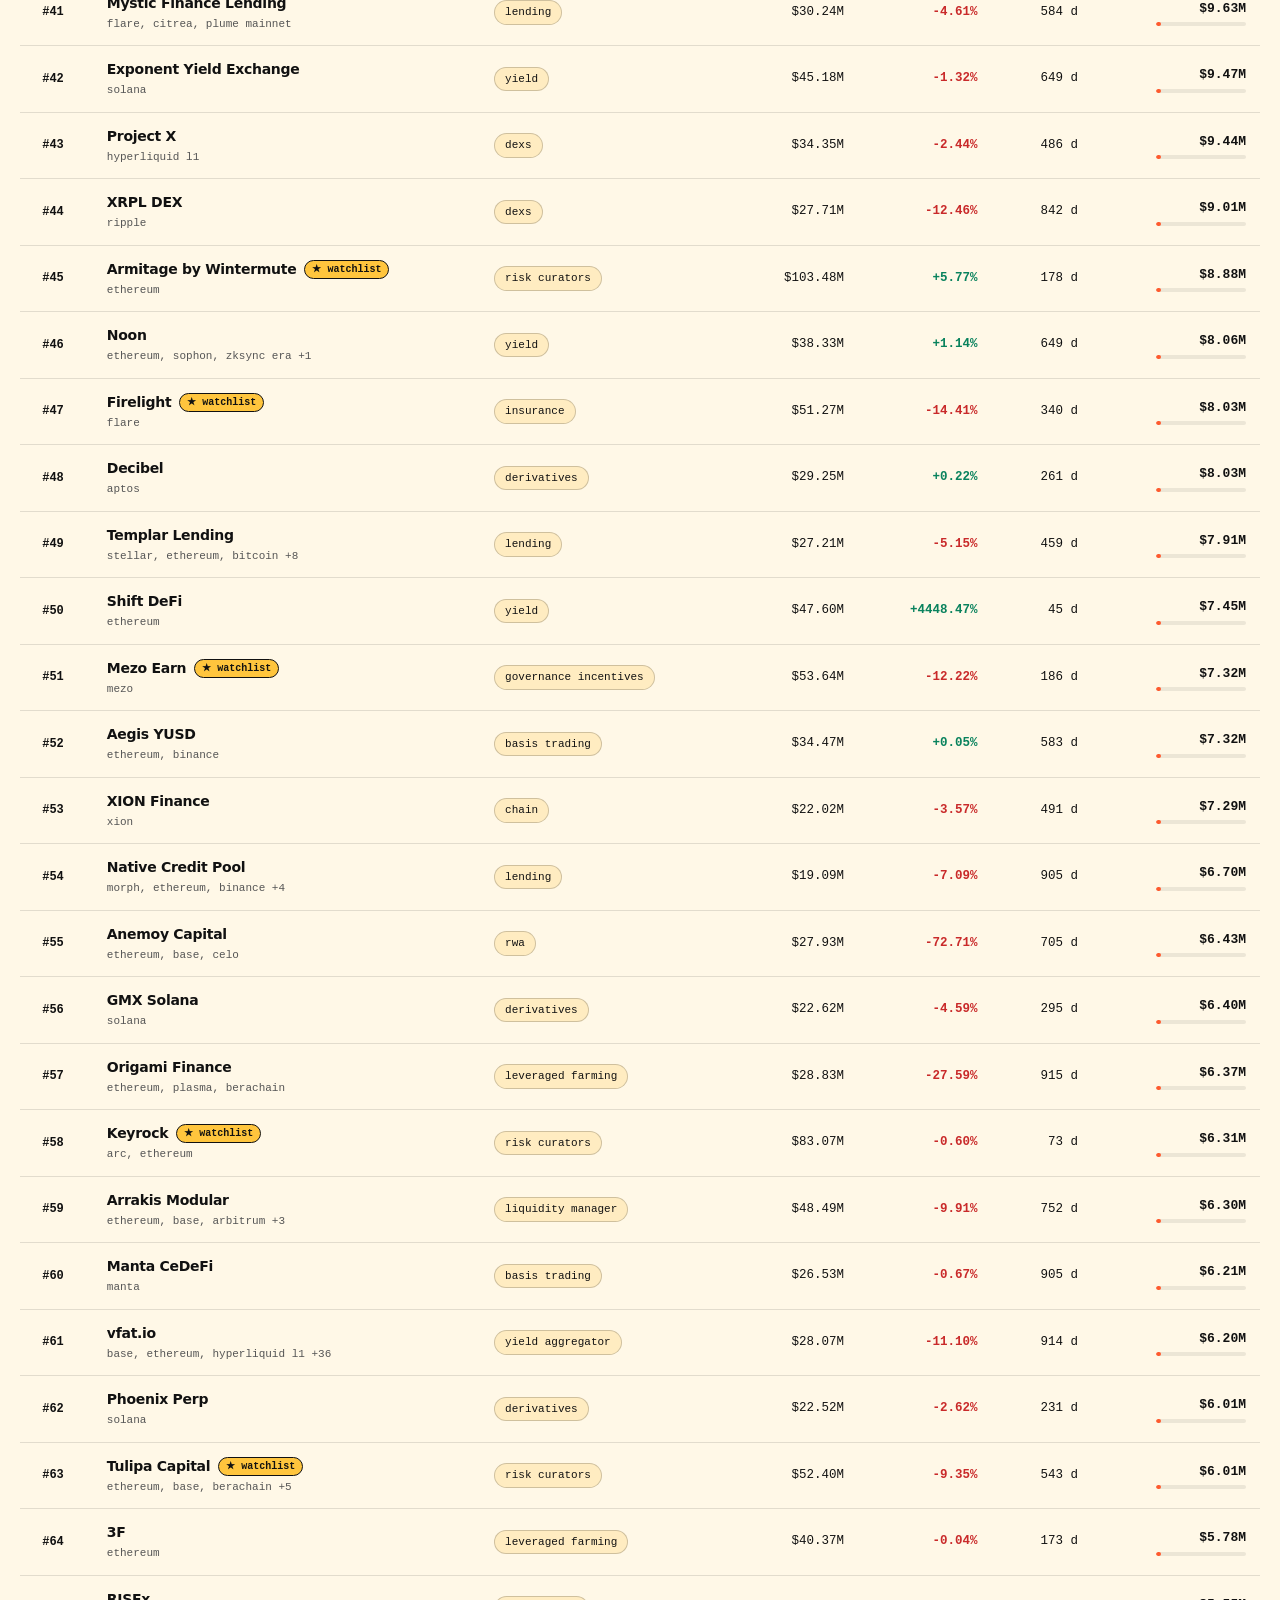
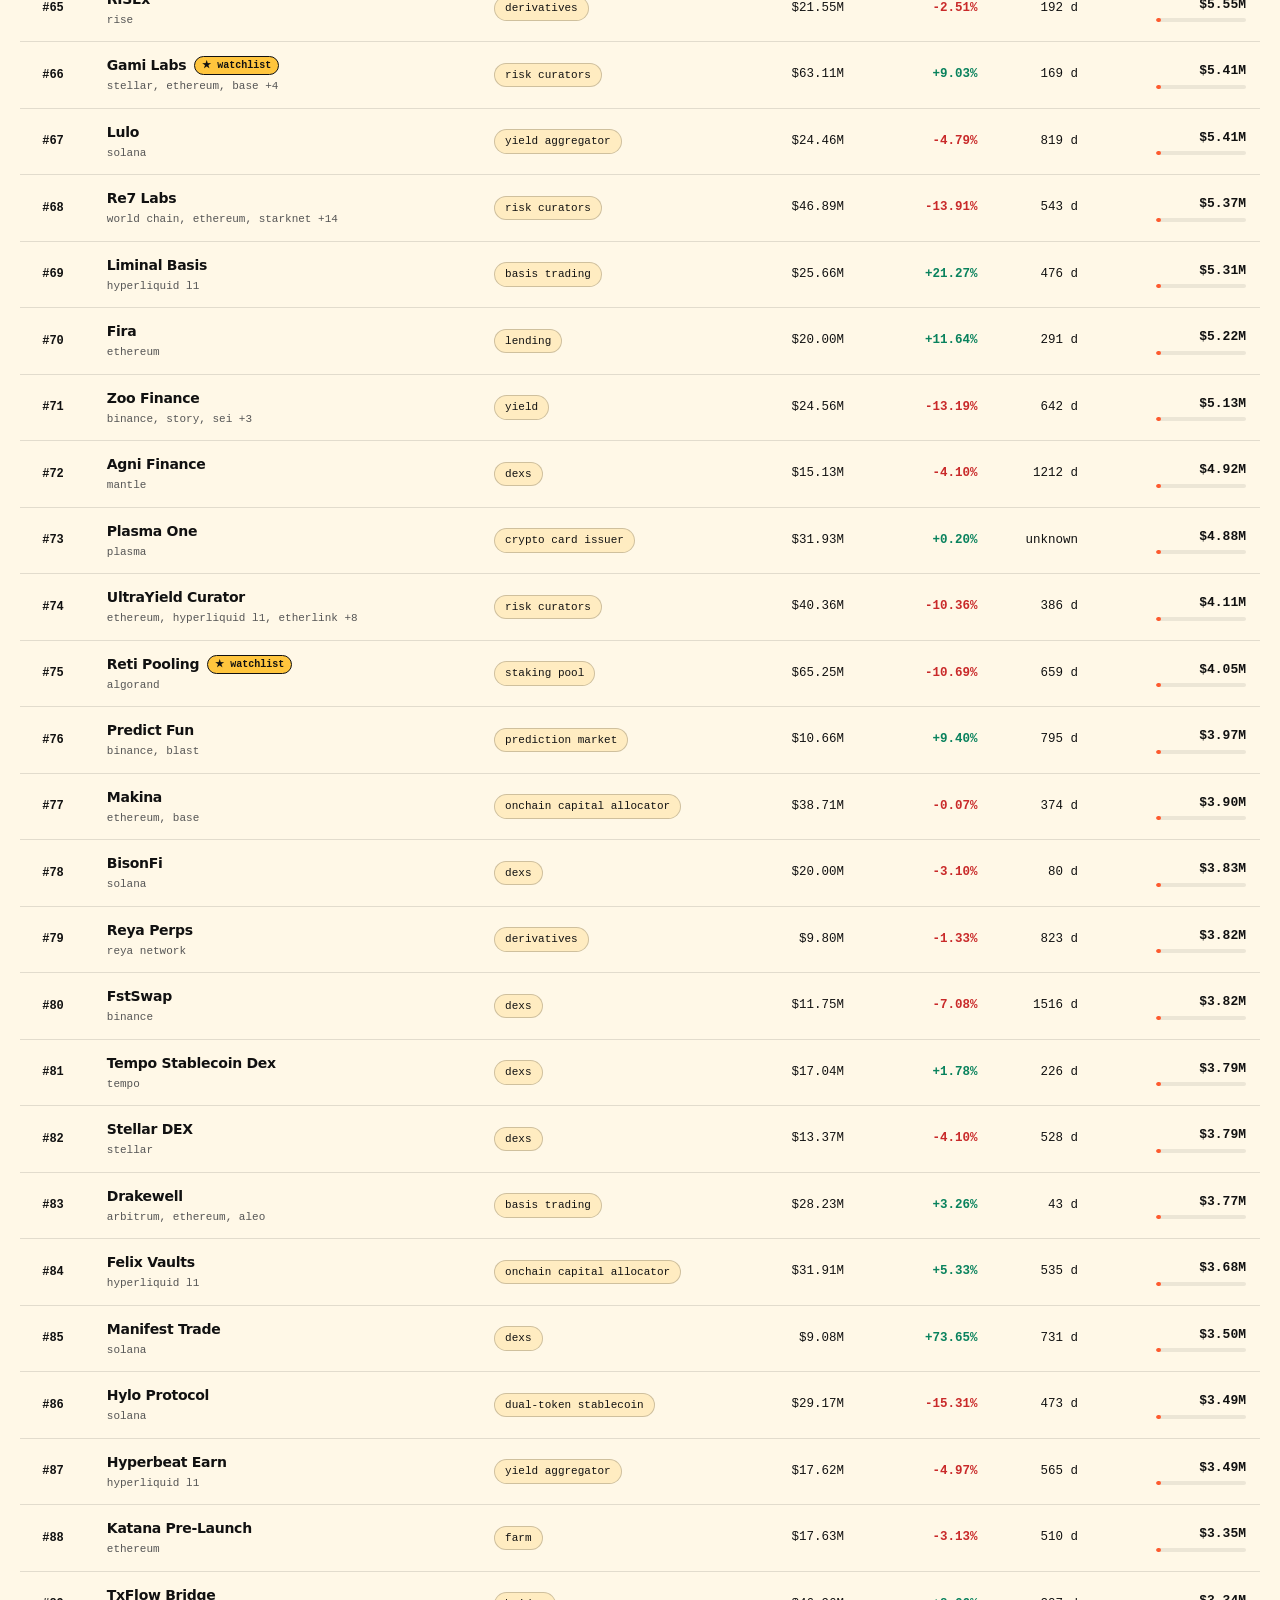
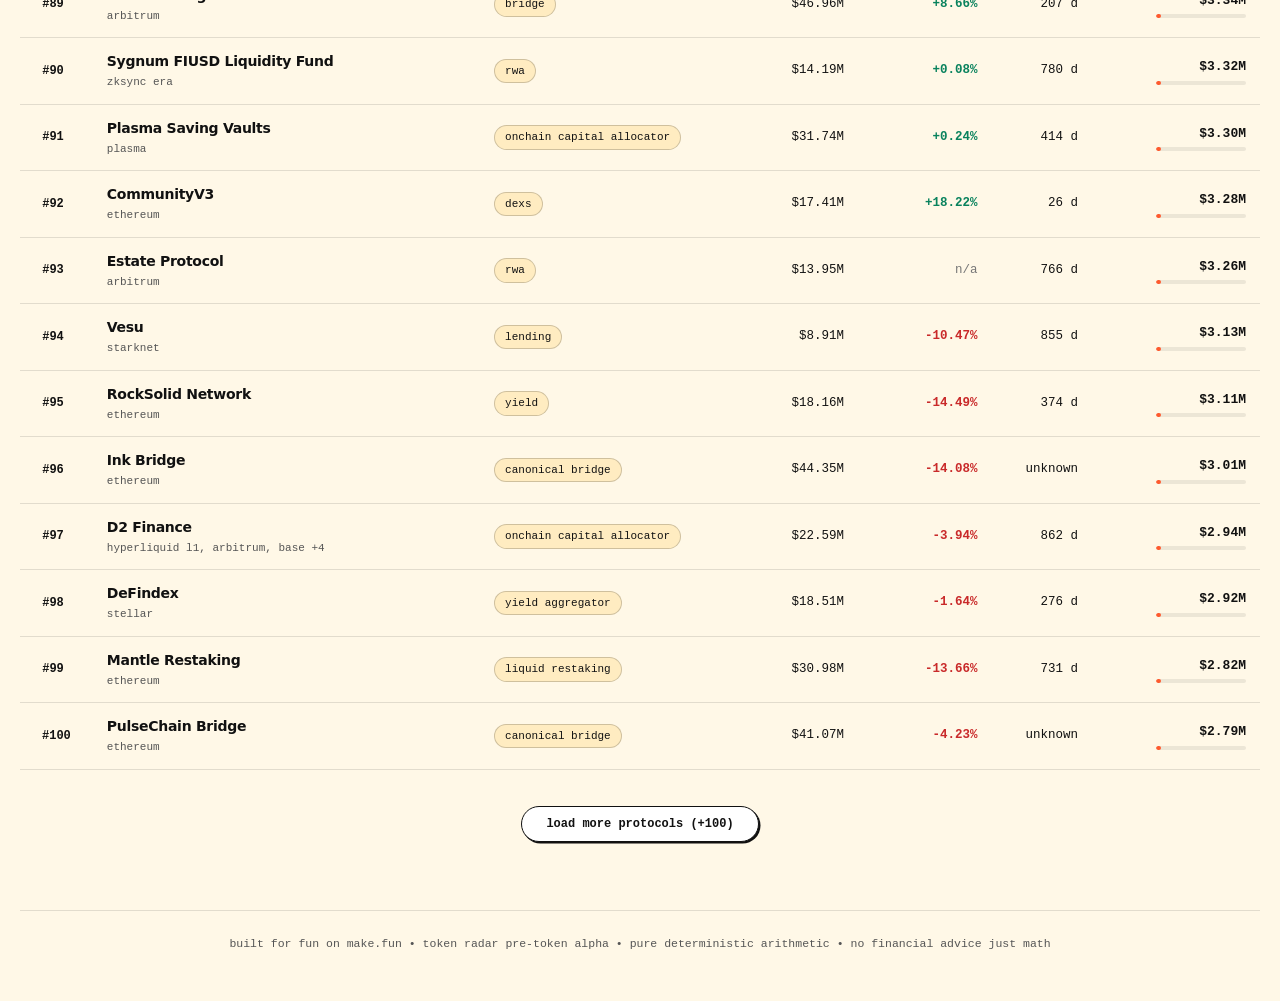
==== commit 04e84f93: "Radar v3: cohort token odds, costed farm verdicts, warm cream/orange redesign" ====
--- a/out/dashboard/index.html
+++ b/out/dashboard/index.html
@@ -3,115 +3,109 @@
 <head>
   <meta charset="utf-8">
   <meta name="viewport" content="width=device-width, initial-scale=1">
-  <title>Token Radar | Pre-Token Valuation &amp; Farm Intelligence</title>
+  <title>token radar — pre-token valuation engine &amp; farm intelligence</title>
   <link rel="stylesheet" href="app.css">
 </head>
 <body>
-  <a class="skip-link" href="#main-board">Skip to board</a>
+  <a class="skip-link" href="#main-board">skip to board</a>
 
   <div class="shell" id="app">
-    <!-- Header -->
-    <header class="top-header">
-      <div class="brand-row">
-        <div class="brand">
-          <div class="radar-glyph" aria-hidden="true">
-            <span class="radar-dot"></span>
-            <span class="radar-ring ring-1"></span>
-            <span class="radar-ring ring-2"></span>
+    <!-- Top Nav / Wordmark Bar -->
+    <header class="top-nav-bar">
+      <div class="wordmark-group">
+        <span class="wordmark-dot" aria-hidden="true"></span>
+        <span class="wordmark-text">token radar</span>
+      </div>
+      <nav class="nav-pills" aria-label="Meta details">
+        <span class="nav-pill" id="as-of-date">snapshot: --</span>
+        <span class="nav-pill pill-yellow" id="model-ver">model: radar-2</span>
+        <span class="nav-pill">status: live</span>
+      </nav>
+    </header>
+
+    <!-- Centered Hero -->
+    <section class="hero-section" aria-label="Introduction">
+      <div class="hero-content">
+        <h1 class="hero-headline">pre-token <span class="accent-orange">radar</span></h1>
+        <p class="hero-tagline">implied valuation engine &amp; farm execution alpha for unreleased tokens</p>
+
+        <!-- Stat Chips / Rounded Pill Badges -->
+        <div class="hero-stat-chips">
+          <div class="stat-chip">
+            <span class="chip-sym" aria-hidden="true">●</span>
+            <span class="chip-label">tracked:</span>
+            <span class="chip-val" id="stat-protocols">--</span>
           </div>
-          <div class="brand-text">
-            <h1 class="brand-title">TOKEN RADAR</h1>
-            <p class="brand-subtitle">Pre-token protocol intelligence &amp; implied valuation</p>
+          <div class="stat-chip pill-yellow">
+            <span class="chip-sym" aria-hidden="true">★</span>
+            <span class="chip-label">watchlist:</span>
+            <span class="chip-val" id="stat-watchlist">--</span>
+          </div>
+          <div class="stat-chip pill-orange">
+            <span class="chip-sym" aria-hidden="true">◆</span>
+            <span class="chip-label">implied value:</span>
+            <span class="chip-val" id="stat-implied">--</span>
+          </div>
+          <div class="stat-chip">
+            <span class="chip-sym" aria-hidden="true">⚙</span>
+            <span class="chip-label">formula:</span>
+            <span class="chip-val">tvl &times; 0.20 &times; mults</span>
           </div>
         </div>
-        <div class="meta-tags">
-          <span class="tag-pill" id="as-of-date">Snapshot: --</span>
-          <span class="tag-pill" id="model-ver">Model: radar-2</span>
+      </div>
+    </section>
+
+    <!-- Controls Panel -->
+    <section class="controls-panel" aria-label="Filters and controls">
+      <div class="control-group search-wrap">
+        <span class="control-glyph" aria-hidden="true">⌕</span>
+        <input type="search" id="search-input" class="pill-control pill-input" placeholder="search protocol or slug..." aria-label="search protocols by name or slug">
+      </div>
+
+      <div class="control-group select-wrap">
+        <label for="category-select" class="control-label">category:</label>
+        <select id="category-select" class="pill-control pill-select" aria-label="filter by category">
+          <option value="all">all categories</option>
+        </select>
+      </div>
+
+      <div class="control-group toggle-wrap">
+        <span class="control-label">watchlist:</span>
+        <div class="toggle-pills" role="radiogroup" aria-label="watchlist filter">
+          <button type="button" class="pill-toggle active" id="filter-all" data-filter="all" aria-checked="true" role="radio">all</button>
+          <button type="button" class="pill-toggle" id="filter-watchlist" data-filter="watchlist" aria-checked="false" role="radio">★ watchlist only</button>
         </div>
       </div>
 
-      <!-- Stat Chips -->
-      <div class="stat-chips-grid">
-        <div class="stat-chip chip-teal">
-          <div class="stat-chip-header">
-            <span class="stat-chip-icon">◈</span>
-            <span class="stat-chip-label">Protocols Tracked</span>
-          </div>
-          <div class="stat-chip-value" id="stat-protocols">--</div>
-          <div class="stat-chip-sub">Pre-token universe</div>
-        </div>
-
-        <div class="stat-chip chip-gold">
-          <div class="stat-chip-header">
-            <span class="stat-chip-icon">★</span>
-            <span class="stat-chip-label">Watchlist Count</span>
-          </div>
-          <div class="stat-chip-value" id="stat-watchlist">--</div>
-          <div class="stat-chip-sub">Priority farming floor</div>
-        </div>
-
-        <div class="stat-chip chip-cyan">
-          <div class="stat-chip-header">
-            <span class="stat-chip-icon">◆</span>
-            <span class="stat-chip-label">Total Implied Value</span>
-          </div>
-          <div class="stat-chip-value" id="stat-implied">--</div>
-          <div class="stat-chip-sub">Aggregated model value</div>
-        </div>
-      </div>
-    </header>
-
-    <!-- Controls Bar -->
-    <section class="controls-panel" aria-label="Filters and controls">
-      <div class="search-wrap">
-        <span class="search-icon" aria-hidden="true">⌕</span>
-        <input type="search" id="search-input" class="search-input" placeholder="Search by name or slug..." aria-label="Search protocols by name or slug">
-      </div>
-
-      <div class="filter-group">
-        <label for="category-select" class="control-label">Category</label>
-        <select id="category-select" class="select-input" aria-label="Filter by category">
-          <option value="all">All Categories</option>
-        </select>
-      </div>
-
-      <div class="filter-group">
-        <span class="control-label">Watchlist Filter</span>
-        <div class="toggle-group" role="radiogroup" aria-label="Watchlist filter">
-          <button type="button" class="toggle-btn active" id="filter-all" data-filter="all" aria-checked="true" role="radio">All</button>
-          <button type="button" class="toggle-btn" id="filter-watchlist" data-filter="watchlist" aria-checked="false" role="radio">★ Watchlist Only</button>
-        </div>
-      </div>
-
-      <div class="count-badge" id="results-count" aria-live="polite">Loading protocols...</div>
+      <div class="results-badge" id="results-count" aria-live="polite">loading protocols...</div>
     </section>
 
     <!-- Table Section -->
-    <main id="main-board" class="board-container" tabindex="-1">
+    <main id="main-board" class="board-panel" tabindex="-1">
       <div class="table-responsive">
         <table class="data-table" id="protocols-table">
           <thead>
             <tr>
               <th scope="col" class="th-sortable th-rank" data-col="rank" title="Sort by rank">
-                <button type="button" class="sort-btn"><span>Rank</span><span class="sort-indicator" aria-hidden="true">▲</span></button>
+                <button type="button" class="sort-btn"><span>rank</span><span class="sort-indicator" aria-hidden="true">▲</span></button>
               </th>
               <th scope="col" class="th-sortable th-proto" data-col="name" title="Sort by protocol name">
-                <button type="button" class="sort-btn"><span>Protocol</span><span class="sort-indicator" aria-hidden="true"></span></button>
+                <button type="button" class="sort-btn"><span>protocol</span><span class="sort-indicator" aria-hidden="true"></span></button>
               </th>
               <th scope="col" class="th-sortable th-category" data-col="category" title="Sort by category">
-                <button type="button" class="sort-btn"><span>Category</span><span class="sort-indicator" aria-hidden="true"></span></button>
+                <button type="button" class="sort-btn"><span>category</span><span class="sort-indicator" aria-hidden="true"></span></button>
               </th>
               <th scope="col" class="th-sortable th-tvl" data-col="tvl_usd" title="Sort by TVL">
-                <button type="button" class="sort-btn"><span>TVL</span><span class="sort-indicator" aria-hidden="true"></span></button>
+                <button type="button" class="sort-btn"><span>tvl</span><span class="sort-indicator" aria-hidden="true"></span></button>
               </th>
               <th scope="col" class="th-sortable th-growth" data-col="change_7d" title="Sort by 7d growth">
                 <button type="button" class="sort-btn"><span>7d growth</span><span class="sort-indicator" aria-hidden="true"></span></button>
               </th>
               <th scope="col" class="th-sortable th-age" data-col="age_days" title="Sort by age in days">
-                <button type="button" class="sort-btn"><span>Age (days)</span><span class="sort-indicator" aria-hidden="true"></span></button>
+                <button type="button" class="sort-btn"><span>age</span><span class="sort-indicator" aria-hidden="true"></span></button>
               </th>
               <th scope="col" class="th-sortable th-implied" data-col="implied_value_usd" title="Sort by implied value">
-                <button type="button" class="sort-btn"><span>Implied value</span><span class="sort-indicator" aria-hidden="true"></span></button>
+                <button type="button" class="sort-btn"><span>implied value</span><span class="sort-indicator" aria-hidden="true"></span></button>
               </th>
             </tr>
           </thead>
@@ -123,28 +117,28 @@
 
       <!-- Empty State -->
       <div id="empty-state" class="empty-state" style="display: none;">
-        <div class="empty-icon" aria-hidden="true">∅</div>
-        <h3>No matching protocols</h3>
-        <p>Try adjusting your search keywords, category filter, or watchlist toggle.</p>
-        <button type="button" id="reset-filters-btn" class="btn btn-teal">Reset Filters</button>
+        <div class="empty-glyph" aria-hidden="true">∅</div>
+        <h2 class="empty-title">no matching protocols</h2>
+        <p class="empty-sub">try relaxing your search keywords, category filter, or watchlist toggle.</p>
+        <button type="button" id="reset-filters-btn" class="pill-control reset-btn">reset filters</button>
       </div>
 
       <!-- Load More Button -->
       <div class="load-more-wrap" id="load-more-wrap">
-        <button type="button" id="load-more-btn" class="btn btn-outline">Load more protocols</button>
+        <button type="button" id="load-more-btn" class="pill-control load-more-btn">load more protocols</button>
       </div>
     </main>
 
     <!-- Footer -->
     <footer class="bottom-footer">
-      <p>Token Radar valuation engine &bull; Valuation figures derived from DefiLlama protocol index &bull; Model radar-2</p>
+      <p class="footer-text">built for fun on make.fun &bull; token radar pre-token alpha &bull; pure deterministic arithmetic &bull; no financial advice just math</p>
     </footer>
   </div>
 
-  <!-- Detail Dialog / Modal -->
-  <dialog id="detail-modal" class="detail-dialog" aria-labelledby="modal-title">
-    <div class="dialog-content" id="dialog-content">
-      <!-- Injected by JS on row selection -->
+  <!-- Detail Dialog / Modal (Dark Terminal Card) -->
+  <dialog id="detail-modal" class="terminal-modal" aria-labelledby="modal-title">
+    <div class="terminal-card" id="dialog-content">
+      <!-- Terminal content rendered by JS -->
     </div>
   </dialog>
 
--- a/out/dashboard/app.css
+++ b/out/dashboard/app.css
@@ -1,56 +1,39 @@
-/* Token Radar: Professional Dark Slate / Teal / Gold Palette */
+/* Token Radar — Warm Playful 'Not-Portfolio' Aesthetic */
 :root {
-  /* Slate Canvas & Surfaces */
-  --bg-app: #080d18;
-  --bg-surface: #0f172a;
-  --bg-card: #131d33;
-  --bg-card-hover: #192745;
-  --bg-elevated: #1e293b;
-  --bg-input: #0a1122;
+  --bg-cream: #FFF8E7;
+  --bg-white: #FFFFFF;
+  --text-black: #111111;
+  --text-muted: #555555;
+  --text-dim: #777777;
+
+  /* Accents */
+  --accent-orange: #FF5A2E;
+  --accent-yellow: #FFC53D;
+  --accent-green: #09825d;
+  --accent-red: #c92a2a;
 
   /* Borders */
-  --border-subtle: #19253d;
-  --border-default: #233454;
-  --border-highlight: #3b527d;
-
-  /* Typography */
-  --text-primary: #f8fafc;
-  --text-secondary: #94a3b8;
-  --text-muted: #64748b;
-  --text-dim: #475569;
-
-  /* Teal Palette (Primary Accent) */
-  --teal-300: #5eead4;
-  --teal-400: #2dd4bf;
-  --teal-500: #14b8a6;
-  --teal-600: #0d9488;
-  --teal-glow: rgba(20, 184, 166, 0.16);
-  --teal-border: rgba(45, 212, 191, 0.35);
-
-  /* Gold Palette (Watchlist & Value Accent) */
-  --gold-300: #fde047;
-  --gold-400: #facc15;
-  --gold-500: #f59e0b;
-  --gold-600: #d97706;
-  --gold-glow: rgba(245, 158, 11, 0.16);
-  --gold-border: rgba(250, 204, 21, 0.4);
-
-  /* Indicators */
-  --pos-green: #34d399;
-  --pos-green-bg: rgba(52, 211, 153, 0.12);
-  --neg-red: #f87171;
-  --neg-red-bg: rgba(248, 113, 113, 0.12);
-
-  /* Radii */
-  --radius-xs: 4px;
-  --radius-sm: 6px;
-  --radius-md: 10px;
-  --radius-lg: 16px;
-  --radius-full: 9999px;
-
-  /* Fonts */
-  --font-sans: -apple-system, BlinkMacSystemFont, "Segoe UI", Roboto, Helvetica, Arial, sans-serif;
-  --font-mono: ui-monospace, "SF Mono", Menlo, Monaco, Consolas, monospace;
+  --border-hairline: rgba(17, 17, 17, 0.12);
+  --border-subtle: rgba(17, 17, 17, 0.2);
+  --border-pill: #111111;
+
+  /* Hover & Highlight */
+  --row-hover: rgba(255, 90, 46, 0.08);
+  --pill-hover: rgba(255, 90, 46, 0.12);
+
+  /* Terminal Card Palette */
+  --term-bg: #1E1E1E;
+  --term-bar: #161616;
+  --term-text: #E5E5E5;
+  --term-dim: #888888;
+  --term-border: rgba(255, 255, 255, 0.12);
+  --term-dot-red: #FF5F56;
+  --term-dot-yellow: #FFBD2E;
+  --term-dot-green: #27C93F;
+
+  /* Typography Stacks */
+  --font-display: system-ui, -apple-system, BlinkMacSystemFont, "Segoe UI", Roboto, "Nunito", "Arial Rounded MT Bold", sans-serif;
+  --font-mono: ui-monospace, Menlo, Monaco, Consolas, "Liberation Mono", "Courier New", monospace;
 }
 
 *, *::before, *::after {
@@ -58,18 +41,19 @@
 }
 
 html {
-  color-scheme: dark;
-  background-color: var(--bg-app);
+  background-color: var(--bg-cream);
+  color: var(--text-black);
+  color-scheme: light;
 }
 
 body {
   margin: 0;
   padding: 0;
-  background-color: var(--bg-app);
-  color: var(--text-primary);
-  font-family: var(--font-sans);
-  font-size: 14px;
-  line-height: 1.55;
+  background-color: var(--bg-cream);
+  color: var(--text-black);
+  font-family: var(--font-mono);
+  font-size: 13px;
+  line-height: 1.5;
   -webkit-font-smoothing: antialiased;
   -moz-osx-font-smoothing: grayscale;
 }
@@ -79,11 +63,12 @@
   position: absolute;
   top: -9999px;
   left: 16px;
-  background: var(--teal-500);
-  color: #042f2e;
+  background: var(--accent-orange);
+  color: #fff;
   padding: 8px 16px;
-  font-weight: 600;
-  border-radius: var(--radius-sm);
+  font-weight: 700;
+  border-radius: 9999px;
+  border: 1.5px solid var(--border-pill);
   z-index: 1000;
   text-decoration: none;
 }
@@ -92,365 +77,312 @@
 }
 
 :focus-visible {
-  outline: 2px solid var(--teal-400);
+  outline: 2px solid var(--accent-orange);
   outline-offset: 2px;
 }
 
 /* Shell Layout */
 .shell {
-  max-width: 1440px;
+  max-width: 1280px;
   margin: 0 auto;
-  padding: 24px 32px 64px;
-}
-
-/* Header & Branding */
-.top-header {
-  display: flex;
-  flex-direction: column;
-  gap: 24px;
-  padding-bottom: 24px;
-  border-bottom: 1px solid var(--border-subtle);
-}
-
-.brand-row {
+  padding: 24px 20px 48px;
+}
+
+/* Top Navbar / Wordmark */
+.top-nav-bar {
   display: flex;
   align-items: center;
   justify-content: space-between;
   flex-wrap: wrap;
   gap: 16px;
-}
-
-.brand {
-  display: flex;
-  align-items: center;
-  gap: 16px;
-}
-
-.radar-glyph {
-  position: relative;
-  width: 44px;
-  height: 44px;
-  background: radial-gradient(circle, rgba(20, 184, 166, 0.25) 0%, rgba(15, 23, 42, 0.8) 70%);
-  border: 1px solid var(--teal-border);
-  border-radius: 50%;
-  display: flex;
-  align-items: center;
-  justify-content: center;
-  flex-shrink: 0;
-  box-shadow: 0 0 16px var(--teal-glow);
-}
-
-.radar-dot {
+  padding-bottom: 24px;
+  border-bottom: 1px solid var(--border-hairline);
+}
+
+.wordmark-group {
+  display: inline-flex;
+  align-items: center;
+  gap: 9px;
+  font-family: var(--font-mono);
+  font-weight: 700;
+  font-size: 14px;
+  letter-spacing: -0.02em;
+  text-transform: lowercase;
+}
+
+.wordmark-dot {
   width: 10px;
   height: 10px;
-  background: var(--teal-400);
   border-radius: 50%;
-  box-shadow: 0 0 8px var(--teal-400);
-}
-
-.radar-ring {
-  position: absolute;
-  border-radius: 50%;
-  border: 1px solid rgba(45, 212, 191, 0.25);
-}
-
-.radar-ring.ring-1 {
-  width: 24px;
-  height: 24px;
-}
-
-.radar-ring.ring-2 {
-  width: 36px;
-  height: 36px;
-}
-
-.brand-text {
-  display: flex;
-  flex-direction: column;
-}
-
-.brand-title {
-  margin: 0;
-  font-size: 24px;
-  font-weight: 800;
-  letter-spacing: 0.06em;
-  background: linear-gradient(135deg, #ffffff 40%, var(--teal-300) 100%);
-  -webkit-background-clip: text;
-  -webkit-text-fill-color: transparent;
-}
-
-.brand-subtitle {
-  margin: 2px 0 0;
-  color: var(--text-secondary);
-  font-size: 13px;
-  font-weight: 400;
-}
-
-.meta-tags {
-  display: flex;
-  align-items: center;
+  background-color: var(--accent-orange);
+  display: inline-block;
+  box-shadow: 0 0 0 2px rgba(255, 90, 46, 0.2);
+}
+
+.wordmark-text {
+  color: var(--text-black);
+}
+
+.nav-pills {
+  display: flex;
+  align-items: center;
+  flex-wrap: wrap;
+  gap: 8px;
+}
+
+.nav-pill {
+  display: inline-flex;
+  align-items: center;
+  border: 1.5px solid var(--border-pill);
+  border-radius: 9999px;
+  background: var(--bg-white);
+  padding: 4px 12px;
+  font-family: var(--font-mono);
+  font-size: 11px;
+  text-transform: lowercase;
+  font-weight: 600;
+  color: var(--text-black);
+  box-shadow: 1px 1px 0 var(--border-pill);
+}
+
+.nav-pill.pill-yellow {
+  background: var(--accent-yellow);
+}
+
+/* Hero Section */
+.hero-section {
+  text-align: center;
+  padding: 56px 16px 44px;
+}
+
+.hero-content {
+  max-width: 860px;
+  margin: 0 auto;
+}
+
+.hero-headline {
+  font-family: var(--font-display);
+  font-size: clamp(2.8rem, 7vw, 4.8rem);
+  font-weight: 900;
+  letter-spacing: -0.04em;
+  line-height: 0.98;
+  margin: 0 0 16px;
+  text-transform: lowercase;
+  color: var(--text-black);
+}
+
+.accent-orange {
+  color: var(--accent-orange);
+}
+
+.hero-tagline {
+  font-family: var(--font-mono);
+  font-size: clamp(12px, 1.8vw, 15px);
+  color: var(--text-muted);
+  text-transform: lowercase;
+  margin: 0 auto 32px;
+  max-width: 620px;
+  line-height: 1.45;
+}
+
+/* Stat Chips / Pill Badges */
+.hero-stat-chips {
+  display: flex;
+  flex-wrap: wrap;
+  justify-content: center;
   gap: 10px;
-  flex-wrap: wrap;
-}
-
-.tag-pill {
-  font-family: var(--font-mono);
+  margin-top: 8px;
+}
+
+.stat-chip {
+  display: inline-flex;
+  align-items: center;
+  gap: 6px;
+  border: 1.5px solid var(--border-pill);
+  border-radius: 9999px;
+  background: var(--bg-white);
+  padding: 7px 16px;
+  font-family: var(--font-mono);
+  font-size: 12px;
+  text-transform: lowercase;
+  font-weight: 600;
+  color: var(--text-black);
+  box-shadow: 2px 2px 0 var(--border-pill);
+  transition: transform 0.12s, box-shadow 0.12s;
+}
+
+.stat-chip:hover {
+  transform: translate(-1px, -1px);
+  box-shadow: 3px 3px 0 var(--border-pill);
+}
+
+.stat-chip.pill-yellow {
+  background: var(--accent-yellow);
+}
+
+.stat-chip.pill-orange {
+  background: var(--bg-white);
+  border-color: var(--border-pill);
+}
+
+.chip-sym {
   font-size: 11px;
-  padding: 4px 10px;
-  background: var(--bg-card);
-  border: 1px solid var(--border-default);
-  border-radius: var(--radius-full);
-  color: var(--text-secondary);
-  letter-spacing: 0.02em;
-}
-
-/* Stat Chips Grid */
-.stat-chips-grid {
-  display: grid;
-  grid-template-columns: repeat(auto-fit, minmax(280px, 1fr));
-  gap: 16px;
-}
-
-.stat-chip {
-  background: var(--bg-card);
-  border: 1px solid var(--border-default);
-  border-radius: var(--radius-md);
-  padding: 16px 20px;
-  display: flex;
-  flex-direction: column;
-  gap: 4px;
-  position: relative;
-  overflow: hidden;
-  transition: transform 150ms ease, border-color 150ms ease;
-}
-
-.stat-chip::before {
-  content: "";
-  position: absolute;
-  top: 0;
-  left: 0;
-  right: 0;
-  height: 2px;
-}
-
-.stat-chip.chip-teal::before {
-  background: linear-gradient(90deg, var(--teal-400), transparent);
-}
-
-.stat-chip.chip-gold::before {
-  background: linear-gradient(90deg, var(--gold-400), transparent);
-}
-
-.stat-chip.chip-cyan::before {
-  background: linear-gradient(90deg, #38bdf8, transparent);
-}
-
-.stat-chip-header {
-  display: flex;
-  align-items: center;
-  gap: 8px;
-}
-
-.stat-chip-icon {
-  font-size: 13px;
-}
-
-.chip-teal .stat-chip-icon { color: var(--teal-400); }
-.chip-gold .stat-chip-icon { color: var(--gold-400); }
-.chip-cyan .stat-chip-icon { color: #38bdf8; }
-
-.stat-chip-label {
-  font-size: 11px;
-  text-transform: uppercase;
-  letter-spacing: 0.06em;
-  font-weight: 700;
+}
+
+.chip-label {
   color: var(--text-muted);
-}
-
-.stat-chip-value {
-  font-family: var(--font-mono);
-  font-size: 26px;
-  font-weight: 700;
-  color: var(--text-primary);
-  line-height: 1.2;
-}
-
-.chip-teal .stat-chip-value {
-  color: #f0fdfa;
-}
-.chip-gold .stat-chip-value {
-  color: #fefce8;
-}
-
-.stat-chip-sub {
-  font-size: 12px;
-  color: var(--text-muted);
+  font-weight: 500;
+}
+
+.chip-val {
+  color: var(--text-black);
+  font-weight: 700;
 }
 
 /* Controls Panel */
 .controls-panel {
   display: flex;
-  align-items: center;
   flex-wrap: wrap;
-  gap: 16px;
+  align-items: center;
+  gap: 12px;
   padding: 20px 0;
+  border-top: 1px solid var(--border-hairline);
+  border-bottom: 1px solid var(--border-hairline);
+  margin-bottom: 24px;
+}
+
+.control-group {
+  display: flex;
+  align-items: center;
+}
+
+.control-label {
+  font-family: var(--font-mono);
+  font-size: 12px;
+  text-transform: lowercase;
+  font-weight: 600;
+  margin-right: 8px;
+  color: var(--text-muted);
 }
 
 .search-wrap {
   position: relative;
-  flex: 1 1 300px;
-  min-width: 260px;
-}
-
-.search-icon {
+  flex: 1 1 240px;
+  min-width: 220px;
+}
+
+.control-glyph {
   position: absolute;
   left: 14px;
-  top: 50%;
-  transform: translateY(-50%);
   color: var(--text-muted);
-  font-size: 16px;
+  font-size: 14px;
   pointer-events: none;
 }
 
-.search-input {
+.pill-control {
+  font-family: var(--font-mono);
+  font-size: 12px;
+  text-transform: lowercase;
+  border: 1.5px solid var(--border-pill);
+  border-radius: 9999px;
+  background: var(--bg-white);
+  color: var(--text-black);
+  padding: 8px 16px;
+  outline: none;
+  box-shadow: 1.5px 1.5px 0 var(--border-pill);
+  transition: border-color 0.15s, box-shadow 0.15s;
+}
+
+.pill-control:focus {
+  border-color: var(--accent-orange);
+  box-shadow: 2px 2px 0 var(--accent-orange);
+}
+
+.pill-input {
   width: 100%;
-  height: 42px;
-  padding: 0 14px 0 40px;
-  background: var(--bg-input);
-  border: 1px solid var(--border-default);
-  border-radius: var(--radius-sm);
-  color: var(--text-primary);
-  font-size: 13px;
-  font-family: inherit;
-  transition: border-color 150ms ease, box-shadow 150ms ease;
-}
-
-.search-input:focus {
-  border-color: var(--teal-500);
-  box-shadow: 0 0 0 3px var(--teal-glow);
+  padding-left: 34px;
+}
+
+.pill-input::placeholder {
+  color: var(--text-dim);
+}
+
+.pill-select {
+  padding-right: 28px;
+  cursor: pointer;
+}
+
+.toggle-pills {
+  display: inline-flex;
+  gap: 6px;
+}
+
+.pill-toggle {
+  font-family: var(--font-mono);
+  font-size: 12px;
+  text-transform: lowercase;
+  font-weight: 600;
+  border: 1.5px solid var(--border-pill);
+  border-radius: 9999px;
+  padding: 8px 16px;
+  background: var(--bg-white);
+  color: var(--text-black);
+  cursor: pointer;
+  box-shadow: 1.5px 1.5px 0 var(--border-pill);
+  transition: background-color 0.15s, color 0.15s, transform 0.12s;
+}
+
+.pill-toggle:hover {
+  background: var(--pill-hover);
+}
+
+.pill-toggle.active {
+  background: var(--border-pill);
+  color: #ffffff;
+}
+
+.results-badge {
+  font-family: var(--font-mono);
+  font-size: 11.5px;
+  text-transform: lowercase;
+  font-weight: 700;
+  border: 1.5px solid var(--border-pill);
+  border-radius: 9999px;
+  padding: 7px 15px;
+  background: var(--accent-yellow);
+  color: var(--text-black);
+  box-shadow: 1.5px 1.5px 0 var(--border-pill);
+  margin-left: auto;
+  white-space: nowrap;
+}
+
+/* Board Table */
+.board-panel {
+  background: transparent;
   outline: none;
 }
 
-.filter-group {
-  display: flex;
-  align-items: center;
-  gap: 10px;
-}
-
-.control-label {
-  font-size: 11px;
-  text-transform: uppercase;
-  letter-spacing: 0.05em;
-  font-weight: 600;
-  color: var(--text-muted);
-  white-space: nowrap;
-}
-
-.select-input {
-  height: 42px;
-  padding: 0 14px;
-  background: var(--bg-input);
-  border: 1px solid var(--border-default);
-  border-radius: var(--radius-sm);
-  color: var(--text-primary);
-  font-size: 13px;
-  font-family: inherit;
-  cursor: pointer;
-  min-width: 180px;
-  transition: border-color 150ms ease;
-}
-
-.select-input:focus {
-  border-color: var(--teal-500);
-  outline: none;
-}
-
-.toggle-group {
-  display: flex;
-  background: var(--bg-input);
-  border: 1px solid var(--border-default);
-  border-radius: var(--radius-sm);
-  padding: 3px;
-  gap: 2px;
-}
-
-.toggle-btn {
-  height: 34px;
-  padding: 0 14px;
-  background: transparent;
-  border: none;
-  border-radius: var(--radius-xs);
-  color: var(--text-secondary);
-  font-size: 12px;
-  font-weight: 600;
-  cursor: pointer;
-  transition: all 120ms ease;
-  white-space: nowrap;
-}
-
-.toggle-btn:hover {
-  color: var(--text-primary);
-}
-
-.toggle-btn.active {
-  background: var(--bg-elevated);
-  color: var(--teal-300);
-  box-shadow: 0 1px 3px rgba(0, 0, 0, 0.4);
-}
-
-.toggle-btn#filter-watchlist.active {
-  color: var(--gold-400);
-}
-
-.count-badge {
-  margin-left: auto;
-  font-family: var(--font-mono);
-  font-size: 12px;
-  color: var(--text-secondary);
-  white-space: nowrap;
-}
-
-/* Board Container & Table */
-.board-container {
-  background: var(--bg-surface);
-  border: 1px solid var(--border-default);
-  border-radius: var(--radius-lg);
-  overflow: hidden;
-  box-shadow: 0 8px 32px rgba(0, 0, 0, 0.45);
-}
-
 .table-responsive {
+  width: 100%;
   overflow-x: auto;
 }
 
 .data-table {
   width: 100%;
   border-collapse: collapse;
-  font-size: 13px;
   text-align: left;
+  font-family: var(--font-mono);
+  font-size: 12.5px;
 }
 
 .data-table thead th {
-  background: var(--bg-card);
-  color: var(--text-secondary);
-  font-size: 11px;
-  font-weight: 700;
-  text-transform: uppercase;
-  letter-spacing: 0.05em;
-  padding: 14px 16px;
-  border-bottom: 1px solid var(--border-default);
+  padding: 12px 14px;
+  border-bottom: 2px solid var(--border-pill);
+  font-size: 11.5px;
+  text-transform: lowercase;
+  font-weight: 700;
+  color: var(--text-black);
   white-space: nowrap;
-  user-select: none;
-}
-
-.th-sortable {
-  cursor: pointer;
-  transition: background 120ms ease, color 120ms ease;
-}
-
-.th-sortable:hover {
-  background: var(--bg-card-hover);
-  color: var(--text-primary);
 }
 
 .sort-btn {
@@ -458,79 +390,72 @@
   border: none;
   padding: 0;
   margin: 0;
+  font: inherit;
   color: inherit;
-  font: inherit;
   cursor: pointer;
-  display: flex;
-  align-items: center;
-  gap: 6px;
-  width: 100%;
+  display: inline-flex;
+  align-items: center;
+  gap: 5px;
+  text-transform: lowercase;
 }
 
 .sort-indicator {
   font-size: 10px;
-  color: var(--teal-400);
-  min-width: 10px;
-}
-
-/* Column Alignments */
-.th-rank, .td-rank { text-align: center; width: 64px; }
-.th-tvl, .td-tvl { text-align: right; }
-.th-growth, .td-growth { text-align: right; }
-.th-age, .td-age { text-align: right; }
-.th-implied, .td-implied { text-align: right; min-width: 180px; }
-
-.th-tvl .sort-btn,
-.th-growth .sort-btn,
-.th-age .sort-btn,
-.th-implied .sort-btn {
-  justify-content: flex-end;
-}
-.th-rank .sort-btn {
+  color: var(--accent-orange);
+  min-width: 12px;
+  display: inline-block;
+}
+
+.data-table tbody tr {
+  border-bottom: 1px solid var(--border-hairline);
+  cursor: pointer;
+  transition: background-color 0.12s;
+}
+
+.data-table tbody tr:hover {
+  background-color: var(--row-hover);
+}
+
+.data-table tbody td {
+  padding: 13px 14px;
+  vertical-align: middle;
+}
+
+/* Rank column */
+.td-rank {
+  width: 68px;
+}
+
+.rank-badge {
+  display: inline-flex;
+  align-items: center;
   justify-content: center;
-}
-
-.data-table tbody tr {
-  border-bottom: 1px solid var(--border-subtle);
-  cursor: pointer;
-  transition: background 120ms ease;
-}
-
-.data-table tbody tr:hover {
-  background: var(--bg-card-hover);
-}
-
-.data-table tbody tr:focus-visible {
-  outline: 2px solid var(--teal-400);
-  outline-offset: -2px;
-}
-
-.data-table tbody td {
-  padding: 14px 16px;
-  vertical-align: middle;
-}
-
-/* Table Cells */
-.td-rank-badge {
-  display: inline-flex;
-  align-items: center;
-  justify-content: center;
   font-family: var(--font-mono);
   font-weight: 700;
   font-size: 12px;
-  color: var(--text-muted);
-}
-
-tr:nth-child(1) .td-rank-badge {
-  color: var(--gold-400);
-}
-tr:nth-child(2) .td-rank-badge {
-  color: #e2e8f0;
-}
-tr:nth-child(3) .td-rank-badge {
-  color: #fdba74;
-}
-
+  min-width: 38px;
+  padding: 3px 8px;
+  border-radius: 9999px;
+  color: var(--text-black);
+}
+
+/* Top 3 rank highlighting */
+.rank-badge.rank-1 {
+  background: var(--accent-orange);
+  color: #ffffff;
+  border: 1.5px solid var(--border-pill);
+  box-shadow: 1.5px 1.5px 0 var(--border-pill);
+  font-weight: 900;
+}
+
+.rank-badge.rank-top {
+  color: var(--accent-orange);
+  font-weight: 800;
+  border: 1.5px solid var(--accent-orange);
+  background: rgba(255, 90, 46, 0.08);
+}
+
+/* Protocol Name column */
 .proto-info {
   display: flex;
   flex-direction: column;
@@ -541,58 +466,83 @@
   display: flex;
   align-items: center;
   gap: 8px;
+  flex-wrap: wrap;
 }
 
 .proto-name {
+  font-family: var(--font-display);
+  font-size: 14px;
+  font-weight: 800;
+  color: var(--text-black);
+  letter-spacing: -0.02em;
+}
+
+.star-pill {
+  display: inline-flex;
+  align-items: center;
+  gap: 4px;
+  border: 1.5px solid var(--border-pill);
+  border-radius: 9999px;
+  background: var(--accent-yellow);
+  color: var(--text-black);
+  padding: 1px 7px;
+  font-family: var(--font-mono);
+  font-size: 10px;
+  font-weight: 700;
+  text-transform: lowercase;
+}
+
+.proto-chains {
+  font-family: var(--font-mono);
+  font-size: 11px;
+  color: var(--text-muted);
+  text-transform: lowercase;
+}
+
+/* Category column */
+.category-pill {
+  display: inline-block;
+  border: 1px solid var(--border-subtle);
+  border-radius: 9999px;
+  padding: 3px 10px;
+  font-family: var(--font-mono);
+  font-size: 11px;
+  text-transform: lowercase;
+  background: rgba(255, 197, 61, 0.22);
+  color: var(--text-black);
+  white-space: nowrap;
+}
+
+/* Numeric Columns */
+.th-tvl, .td-tvl,
+.th-growth, .td-growth,
+.th-age, .td-age,
+.th-implied, .td-implied {
+  text-align: right;
+}
+
+.cell-num {
+  font-family: var(--font-mono);
+  font-size: 12.5px;
+  font-variant-numeric: tabular-nums;
+  color: var(--text-black);
+}
+
+.growth-pos {
+  color: var(--accent-green);
   font-weight: 600;
-  color: var(--text-primary);
-  font-size: 14px;
-}
-
-.star-badge {
-  color: var(--gold-400);
-  font-size: 12px;
-  cursor: help;
-}
-
-.proto-chains {
-  color: var(--text-muted);
-  font-size: 12px;
-  max-width: 320px;
-  overflow: hidden;
-  text-overflow: ellipsis;
-  white-space: nowrap;
-}
-
-.category-tag {
-  display: inline-block;
-  padding: 3px 8px;
-  border-radius: var(--radius-xs);
-  background: rgba(30, 41, 59, 0.7);
-  border: 1px solid var(--border-subtle);
-  color: var(--text-secondary);
-  font-size: 11px;
-  white-space: nowrap;
-}
-
-.cell-num {
-  font-family: var(--font-mono);
-  font-variant-numeric: tabular-nums;
-  white-space: nowrap;
-}
-
-.growth-pos {
-  color: var(--pos-green);
 }
 
 .growth-neg {
-  color: var(--neg-red);
+  color: var(--accent-red);
+  font-weight: 600;
 }
 
 .growth-zero {
-  color: var(--text-muted);
-}
-
+  color: var(--text-dim);
+}
+
+/* Implied Value Cell */
 .implied-cell-wrap {
   display: flex;
   flex-direction: column;
@@ -600,423 +550,299 @@
   gap: 4px;
 }
 
-.implied-value-text {
-  font-family: var(--font-mono);
-  font-weight: 700;
-  font-size: 14px;
-  color: #f0fdfa;
+.implied-val-text {
+  font-family: var(--font-mono);
+  font-weight: 800;
+  font-size: 13px;
+  color: var(--text-black);
+  font-variant-numeric: tabular-nums;
 }
 
 .implied-bar-bg {
-  width: 100%;
-  max-width: 120px;
+  width: 90px;
   height: 4px;
-  background: rgba(255, 255, 255, 0.06);
-  border-radius: var(--radius-full);
+  background: rgba(17, 17, 17, 0.08);
+  border-radius: 9999px;
   overflow: hidden;
 }
 
 .implied-bar-fill {
   height: 100%;
-  background: linear-gradient(90deg, var(--teal-600), var(--teal-400));
-  border-radius: var(--radius-full);
+  background: var(--accent-orange);
+  border-radius: 9999px;
 }
 
 /* Empty State */
 .empty-state {
-  padding: 64px 24px;
   text-align: center;
-  display: flex;
-  flex-direction: column;
-  align-items: center;
-  gap: 12px;
-}
-
-.empty-icon {
-  font-size: 48px;
+  padding: 56px 20px;
+  margin: 32px 0;
+  border: 1.5px dashed var(--border-pill);
+  border-radius: 20px;
+  background: var(--bg-white);
+}
+
+.empty-glyph {
+  font-size: 36px;
   color: var(--text-muted);
-  margin-bottom: 4px;
-}
-
-.empty-state h3 {
-  margin: 0;
-  font-size: 18px;
-  font-weight: 600;
-  color: var(--text-primary);
-}
-
-.empty-state p {
-  margin: 0;
-  color: var(--text-secondary);
-  max-width: 420px;
-}
-
-/* Load More Button */
+  margin-bottom: 12px;
+}
+
+.empty-title {
+  font-family: var(--font-display);
+  font-size: 22px;
+  font-weight: 900;
+  text-transform: lowercase;
+  margin: 0 0 8px;
+}
+
+.empty-sub {
+  font-family: var(--font-mono);
+  font-size: 12px;
+  color: var(--text-muted);
+  text-transform: lowercase;
+  margin: 0 0 20px;
+}
+
+.reset-btn, .load-more-btn {
+  cursor: pointer;
+  font-weight: 700;
+  padding: 10px 24px;
+}
+
 .load-more-wrap {
   display: flex;
   justify-content: center;
-  padding: 24px;
-  border-top: 1px solid var(--border-subtle);
-}
-
-.btn {
-  display: inline-flex;
-  align-items: center;
-  justify-content: center;
-  gap: 8px;
-  padding: 10px 20px;
-  border-radius: var(--radius-sm);
-  font-size: 13px;
-  font-weight: 600;
-  cursor: pointer;
-  transition: all 150ms ease;
-  font-family: inherit;
-  border: none;
-}
-
-.btn-outline {
-  background: var(--bg-card);
-  color: var(--teal-300);
-  border: 1px solid var(--teal-border);
-}
-
-.btn-outline:hover {
-  background: var(--teal-glow);
-  border-color: var(--teal-400);
-  transform: translateY(-1px);
-}
-
-.btn-teal {
-  background: var(--teal-500);
-  color: #042f2e;
-}
-
-.btn-teal:hover {
-  background: var(--teal-400);
+  padding: 36px 0 12px;
 }
 
 /* Footer */
 .bottom-footer {
-  margin-top: 32px;
+  margin-top: 56px;
+  padding-top: 24px;
+  border-top: 1px solid var(--border-hairline);
   text-align: center;
+}
+
+.footer-text {
+  font-family: var(--font-mono);
+  font-size: 11.5px;
   color: var(--text-muted);
-  font-size: 12px;
-}
-
-/* Detail Modal / Dialog */
-.detail-dialog {
+  text-transform: lowercase;
+  margin: 0;
+  line-height: 1.6;
+}
+
+/* ==========================================================================
+   Dark Terminal Card (Modal Detail View)
+   ========================================================================== */
+.terminal-modal {
   border: none;
+  padding: 0;
   background: transparent;
-  padding: 0;
-  max-width: 760px;
-  width: 90vw;
-  margin: auto;
-}
-
-.detail-dialog::backdrop {
-  background: rgba(4, 7, 14, 0.8);
-  backdrop-filter: blur(6px);
-}
-
-.dialog-content {
-  background: var(--bg-surface);
-  border: 1px solid var(--border-highlight);
-  border-radius: var(--radius-lg);
-  box-shadow: 0 24px 64px rgba(0, 0, 0, 0.7);
+  max-width: 880px;
+  width: 94%;
+  border-radius: 20px;
+  overflow: visible;
+}
+
+.terminal-modal::backdrop {
+  background: rgba(17, 17, 17, 0.68);
+  backdrop-filter: blur(4px);
+}
+
+.terminal-card {
+  background: var(--term-bg);
+  color: var(--term-text);
+  border-radius: 20px;
+  border: 1px solid var(--term-border);
+  box-shadow: 0 28px 64px rgba(0, 0, 0, 0.6), 0 0 0 1px rgba(0, 0, 0, 0.4);
   overflow: hidden;
-  display: flex;
-  flex-direction: column;
-  max-height: 85vh;
-}
-
-.dialog-header {
-  padding: 24px 28px;
-  background: var(--bg-card);
-  border-bottom: 1px solid var(--border-default);
-  display: flex;
-  align-items: flex-start;
+  font-family: var(--font-mono);
+}
+
+.term-title-bar {
+  display: flex;
+  align-items: center;
   justify-content: space-between;
-  gap: 16px;
-}
-
-.dialog-title-group {
+  padding: 12px 18px;
+  background: var(--term-bar);
+  border-bottom: 1px solid rgba(255, 255, 255, 0.08);
+  user-select: none;
+}
+
+.term-dots {
+  display: flex;
+  align-items: center;
+  gap: 8px;
+}
+
+.term-dot {
+  width: 12px;
+  height: 12px;
+  border-radius: 50%;
+  display: inline-block;
+}
+
+.term-dot.dot-red {
+  background: var(--term-dot-red);
+}
+
+.term-dot.dot-yellow {
+  background: var(--term-dot-yellow);
+}
+
+.term-dot.dot-green {
+  background: var(--term-dot-green);
+}
+
+.term-window-title {
+  font-family: var(--font-mono);
+  font-size: 11.5px;
+  color: var(--term-dim);
+  text-transform: lowercase;
+  font-weight: 500;
+}
+
+.term-close-btn {
+  background: none;
+  border: 1px solid rgba(255, 255, 255, 0.15);
+  border-radius: 6px;
+  color: var(--term-dim);
+  font-family: var(--font-mono);
+  font-size: 11px;
+  padding: 3px 8px;
+  cursor: pointer;
+  text-transform: lowercase;
+  transition: all 0.15s;
+}
+
+.term-close-btn:hover {
+  background: rgba(255, 255, 255, 0.12);
+  color: #ffffff;
+  border-color: rgba(255, 255, 255, 0.3);
+}
+
+.term-body {
+  padding: 22px 24px;
+  max-height: 75vh;
+  overflow-y: auto;
+  font-size: 12.5px;
+  line-height: 1.65;
+}
+
+.term-prompt-cmd {
+  color: #ffffff;
+  margin-bottom: 14px;
+  font-weight: 600;
+}
+
+.term-cmd-glyph {
+  color: var(--term-dot-green);
+  margin-right: 6px;
+}
+
+.term-section-divider {
+  border-top: 1px dashed rgba(255, 255, 255, 0.15);
+  margin: 16px 0;
+}
+
+.term-section-header {
+  color: var(--accent-yellow);
+  font-weight: 700;
+  text-transform: lowercase;
+  margin-bottom: 8px;
+}
+
+.term-arithmetic-block {
+  margin: 10px 0;
+}
+
+.term-line {
+  display: flex;
+  font-family: var(--font-mono);
+  white-space: pre;
+}
+
+.term-prompt-sign {
+  color: var(--accent-orange);
+  font-weight: 700;
+  margin-right: 6px;
+}
+
+.term-result-sign {
+  color: var(--accent-yellow);
+  font-weight: 800;
+  margin-right: 6px;
+}
+
+.term-math-label {
+  color: var(--term-dim);
+}
+
+.term-math-val {
+  color: #ffffff;
+  font-weight: 600;
+}
+
+.term-math-val.accent {
+  color: var(--accent-orange);
+  font-weight: 800;
+  font-size: 13.5px;
+}
+
+.term-farm-steps {
+  margin: 12px 0;
   display: flex;
   flex-direction: column;
   gap: 8px;
 }
 
-.dialog-badge-row {
-  display: flex;
-  align-items: center;
-  gap: 8px;
-  flex-wrap: wrap;
-}
-
-.badge {
+.term-step-row {
+  display: flex;
+  gap: 10px;
+  line-height: 1.55;
+}
+
+.term-step-index {
+  color: var(--accent-yellow);
+  font-weight: 700;
+  flex-shrink: 0;
+}
+
+.term-step-text {
+  color: #d8d8d8;
+}
+
+.term-footer-status {
+  margin-top: 18px;
+  padding-top: 12px;
+  border-top: 1px solid rgba(255, 255, 255, 0.1);
+  color: var(--term-dim);
   font-size: 11px;
-  font-weight: 700;
-  text-transform: uppercase;
-  letter-spacing: 0.05em;
-  padding: 4px 10px;
-  border-radius: var(--radius-full);
-}
-
-.badge-gold {
-  background: var(--gold-glow);
-  color: var(--gold-300);
-  border: 1px solid var(--gold-border);
-}
-
-.badge-teal {
-  background: var(--teal-glow);
-  color: var(--teal-300);
-  border: 1px solid var(--teal-border);
-}
-
-.badge-slate {
-  background: rgba(30, 41, 59, 0.8);
-  color: var(--text-secondary);
-  border: 1px solid var(--border-default);
-}
-
-.dialog-title {
-  margin: 0;
-  font-size: 22px;
-  font-weight: 800;
-  color: var(--text-primary);
-  line-height: 1.2;
-}
-
-.dialog-meta-text {
-  display: flex;
-  align-items: center;
-  gap: 8px;
-  font-size: 13px;
-  color: var(--text-secondary);
-  flex-wrap: wrap;
-}
-
-.dialog-slug {
-  font-family: var(--font-mono);
-  color: var(--teal-400);
-}
-
-.dialog-dot {
-  color: var(--text-muted);
-}
-
-.dialog-close-btn {
-  background: transparent;
-  border: 1px solid var(--border-default);
-  border-radius: var(--radius-sm);
-  color: var(--text-secondary);
-  font-size: 20px;
-  width: 36px;
-  height: 36px;
-  display: flex;
-  align-items: center;
-  justify-content: center;
-  cursor: pointer;
-  transition: all 120ms ease;
-  line-height: 1;
-  flex-shrink: 0;
-}
-
-.dialog-close-btn:hover {
-  background: var(--bg-card-hover);
-  color: var(--text-primary);
-  border-color: var(--border-highlight);
-}
-
-.dialog-body {
-  padding: 24px 28px;
-  overflow-y: auto;
-  display: flex;
-  flex-direction: column;
-  gap: 28px;
-}
-
-.modal-section {
-  display: flex;
-  flex-direction: column;
-  gap: 14px;
-}
-
-.section-title-row {
-  display: flex;
-  align-items: center;
-  justify-content: space-between;
-}
-
-.section-title {
-  margin: 0;
-  font-size: 14px;
-  font-weight: 700;
-  text-transform: uppercase;
-  letter-spacing: 0.06em;
-  color: var(--text-secondary);
-}
-
-.section-tag {
-  font-family: var(--font-mono);
-  font-size: 11px;
-  color: var(--text-muted);
-}
-
-/* Model Breakdown Grid */
-.breakdown-grid {
-  display: grid;
-  grid-template-columns: repeat(2, 1fr);
-  gap: 12px;
-}
-
-.breakdown-card {
-  background: var(--bg-card);
-  border: 1px solid var(--border-default);
-  border-radius: var(--radius-sm);
-  padding: 12px 16px;
-  display: flex;
-  flex-direction: column;
-  gap: 3px;
-}
-
-.breakdown-label {
-  font-size: 11px;
-  text-transform: uppercase;
-  letter-spacing: 0.05em;
-  color: var(--text-muted);
-  font-weight: 600;
-}
-
-.breakdown-value {
-  font-family: var(--font-mono);
-  font-size: 18px;
-  font-weight: 700;
-  color: var(--text-primary);
-}
-
-.breakdown-note {
-  font-size: 11px;
-  font-family: var(--font-mono);
-  color: var(--teal-300);
-}
-
-/* Formula Result Card */
-.formula-result-card {
-  background: linear-gradient(135deg, rgba(19, 29, 51, 0.95), rgba(15, 23, 42, 0.95));
-  border: 1px solid var(--teal-border);
-  border-radius: var(--radius-sm);
-  padding: 16px 20px;
-  display: flex;
-  flex-direction: column;
-  gap: 8px;
-}
-
-.formula-header {
-  font-size: 11px;
-  text-transform: uppercase;
-  letter-spacing: 0.06em;
-  font-weight: 700;
-  color: var(--teal-400);
-}
-
-.formula-math {
-  font-family: var(--font-mono);
-  font-size: 12px;
-  color: var(--text-secondary);
-}
-
-.formula-eval {
-  font-family: var(--font-mono);
-  font-size: 12px;
-  color: var(--text-muted);
-}
-
-.formula-final {
-  margin-top: 4px;
-  padding-top: 8px;
-  border-top: 1px dashed var(--border-default);
-  display: flex;
-  align-items: baseline;
-  justify-content: space-between;
-  flex-wrap: wrap;
-  gap: 8px;
-}
-
-.formula-final-label {
-  font-size: 13px;
-  font-weight: 600;
-  color: var(--text-primary);
-}
-
-.formula-final-val {
-  font-family: var(--font-mono);
-  font-size: 24px;
-  font-weight: 800;
-  color: var(--gold-300);
-}
-
-/* Farm Steps Numbered List */
-.farm-steps-list {
-  margin: 0;
-  padding: 0;
-  list-style: none;
-  display: flex;
-  flex-direction: column;
-  gap: 12px;
-}
-
-.farm-step-item {
-  display: flex;
-  align-items: flex-start;
-  gap: 14px;
-  padding: 14px 16px;
-  background: var(--bg-card);
-  border: 1px solid var(--border-default);
-  border-radius: var(--radius-sm);
-  transition: border-color 120ms ease;
-}
-
-.farm-step-item:hover {
-  border-color: var(--border-highlight);
-}
-
-.step-num {
-  width: 26px;
-  height: 26px;
-  border-radius: 50%;
-  background: var(--teal-glow);
-  border: 1px solid var(--teal-border);
-  color: var(--teal-300);
-  font-family: var(--font-mono);
-  font-size: 12px;
-  font-weight: 700;
-  display: flex;
-  align-items: center;
-  justify-content: center;
-  flex-shrink: 0;
-}
-
-.step-text {
-  font-size: 13px;
-  line-height: 1.5;
-  color: var(--text-primary);
-}
-
-/* Mobile & Tablet Responsiveness */
-@media (max-width: 860px) {
+}
+
+/* Responsive adjustments */
+@media (max-width: 768px) {
   .shell {
-    padding: 16px;
+    padding: 16px 12px 32px;
+  }
+  .hero-section {
+    padding: 36px 8px 28px;
   }
   .controls-panel {
     flex-direction: column;
     align-items: stretch;
   }
-  .count-badge {
+  .search-wrap, .select-wrap, .toggle-wrap {
+    width: 100%;
+  }
+  .results-badge {
     margin-left: 0;
-    text-align: right;
+    align-self: flex-start;
   }
-  .breakdown-grid {
-    grid-template-columns: 1fr;
+  .term-body {
+    padding: 16px;
+    font-size: 11.5px;
   }
 }
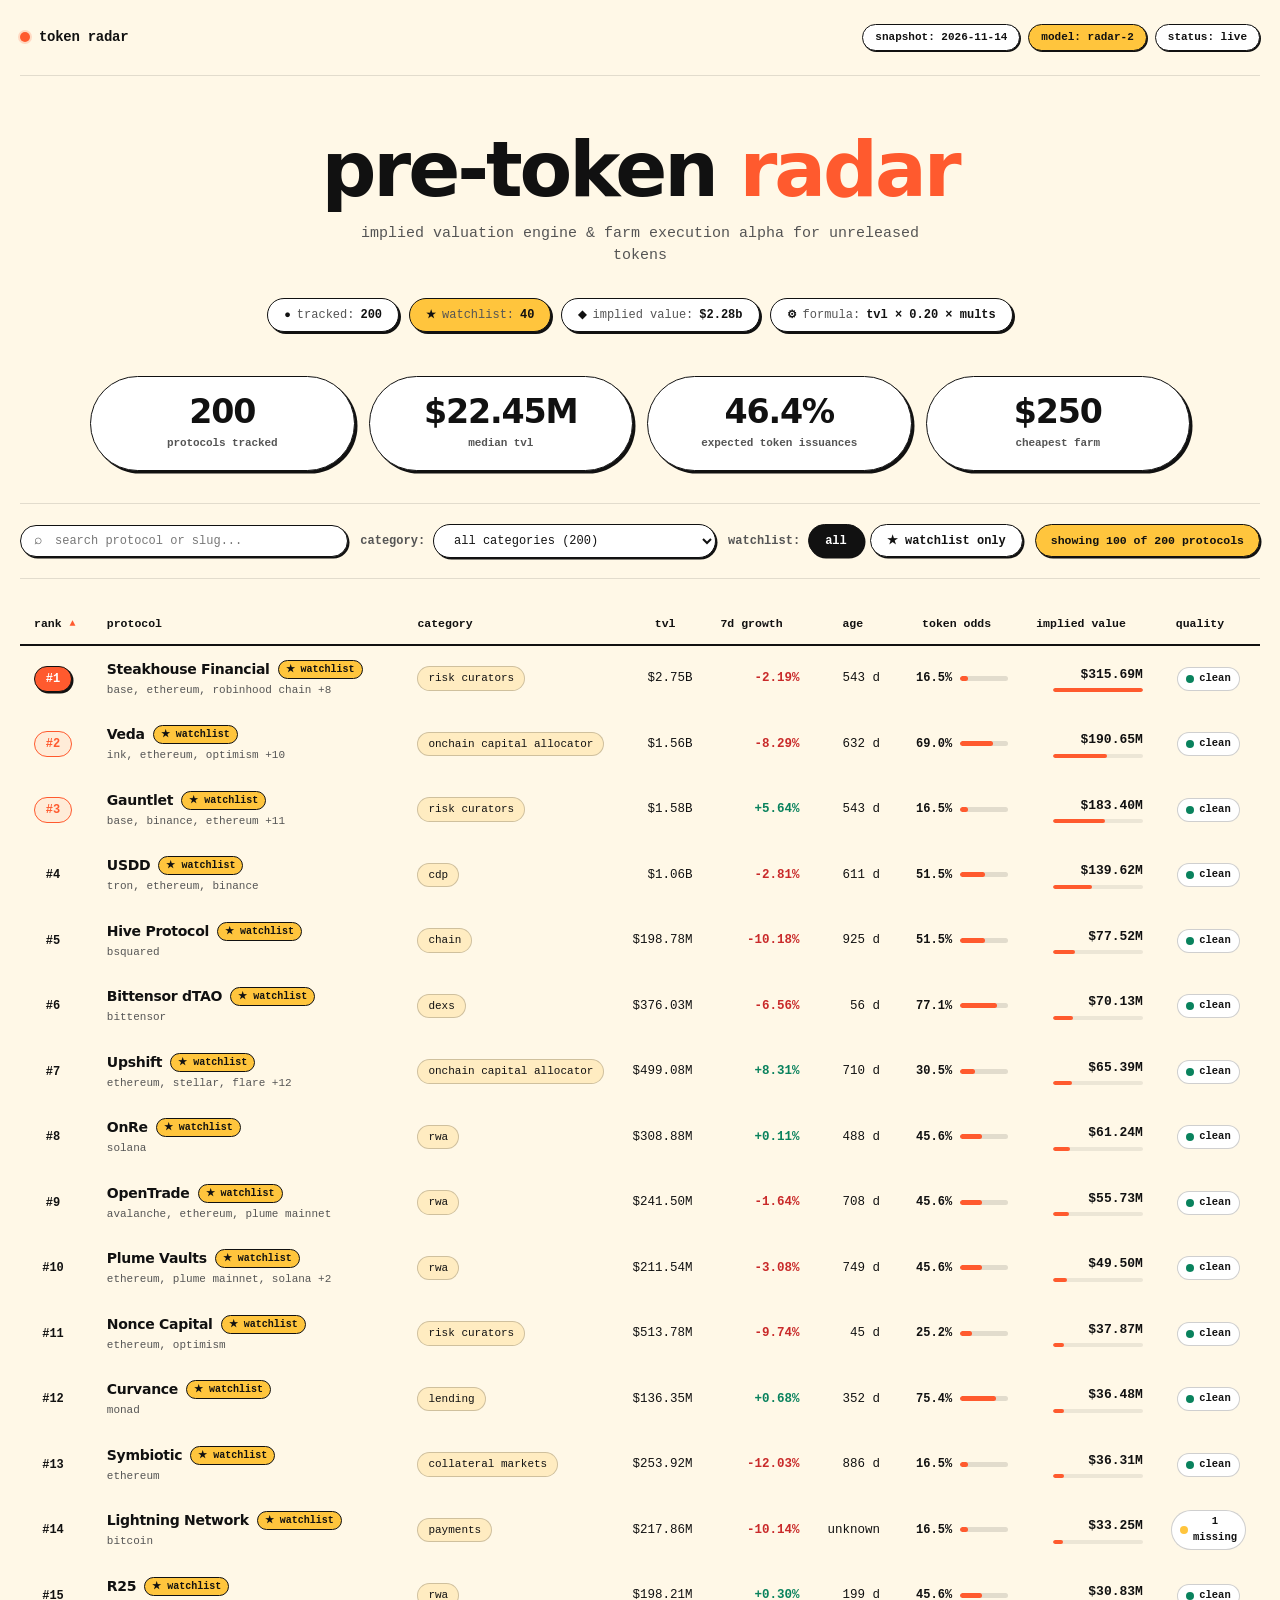
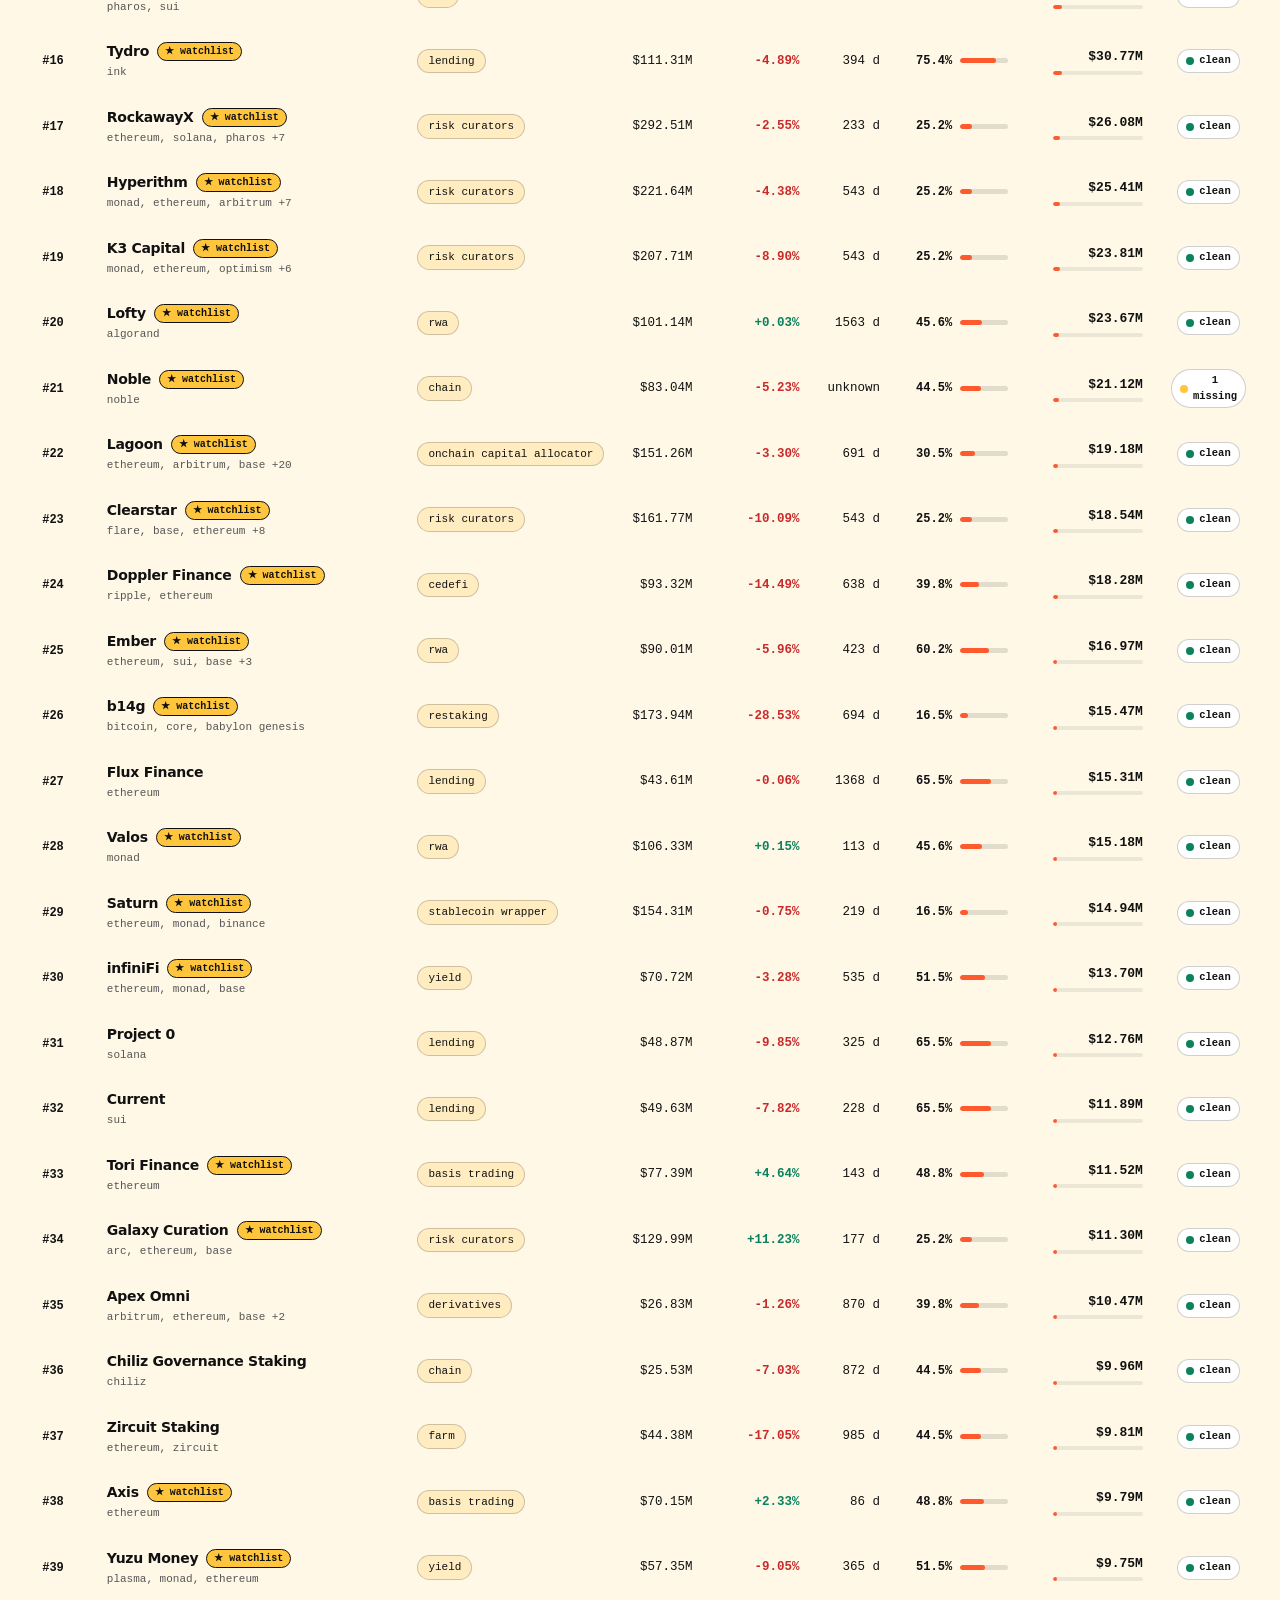
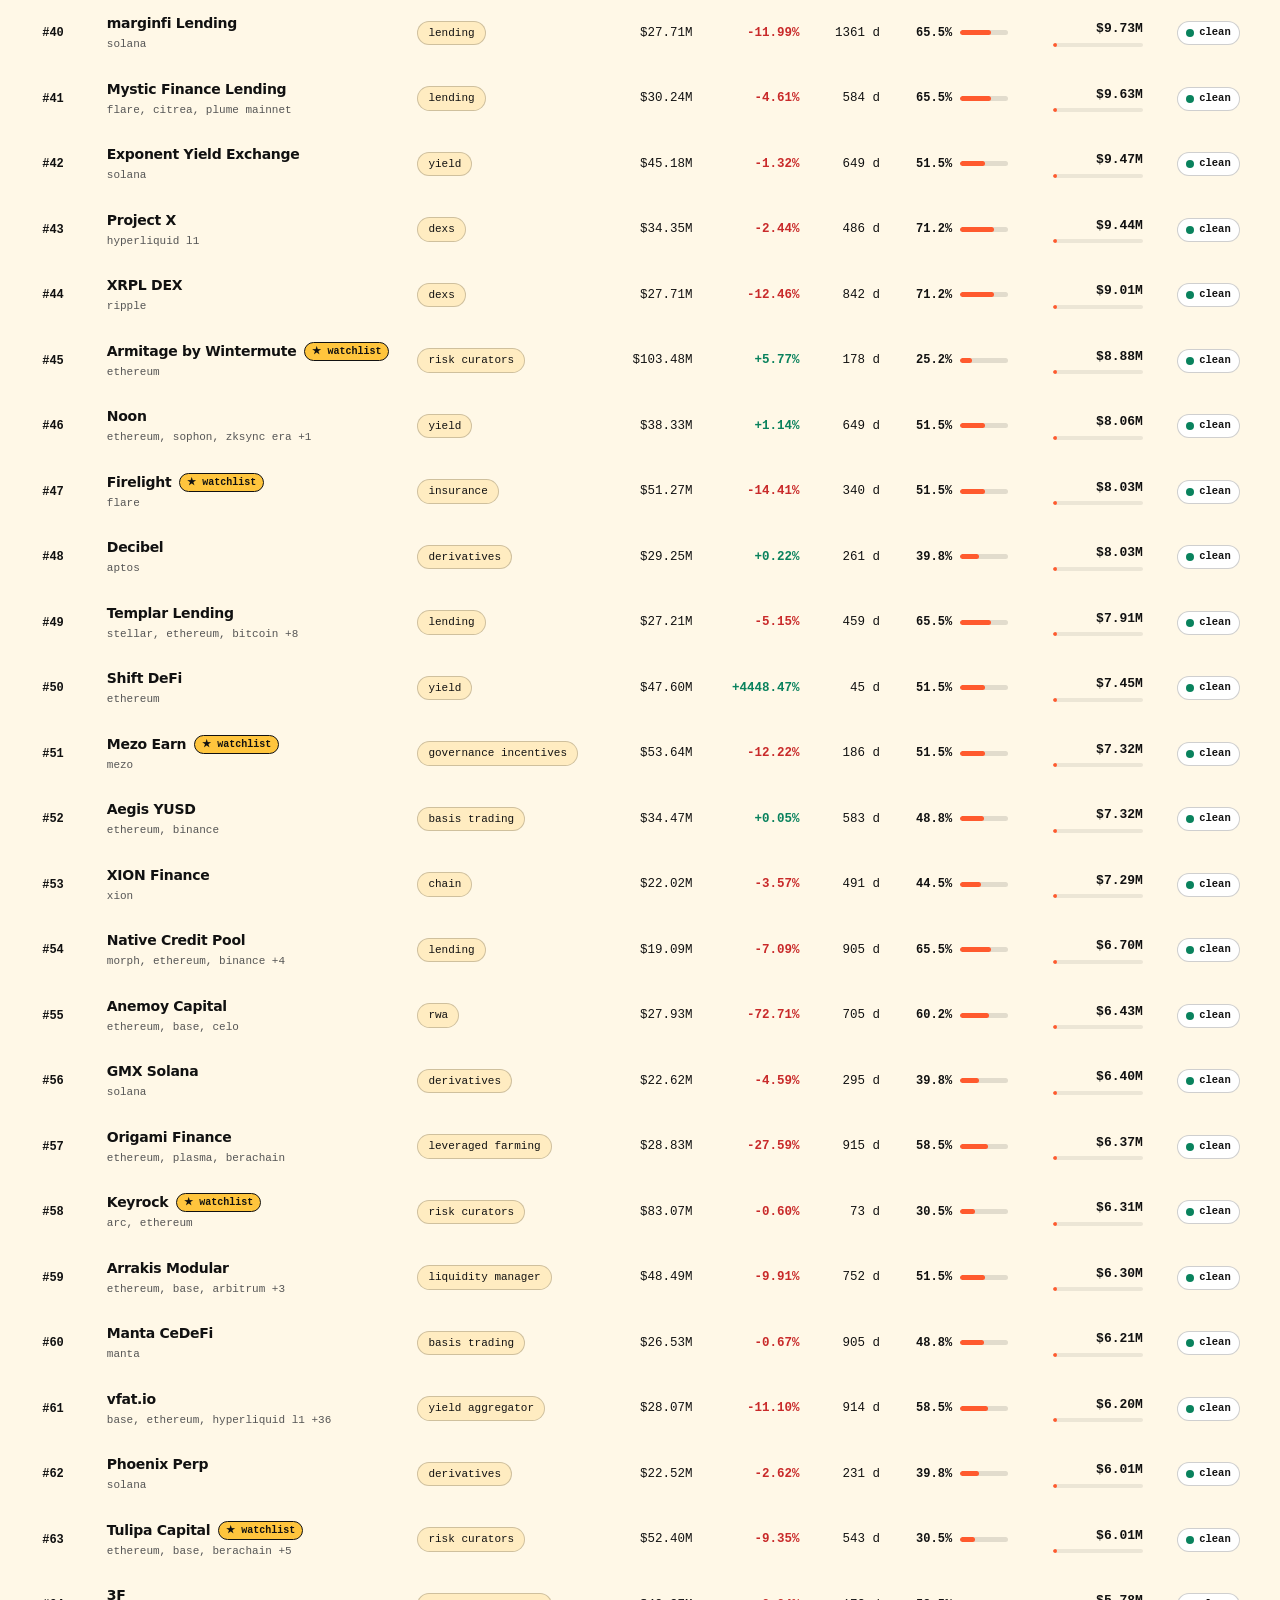
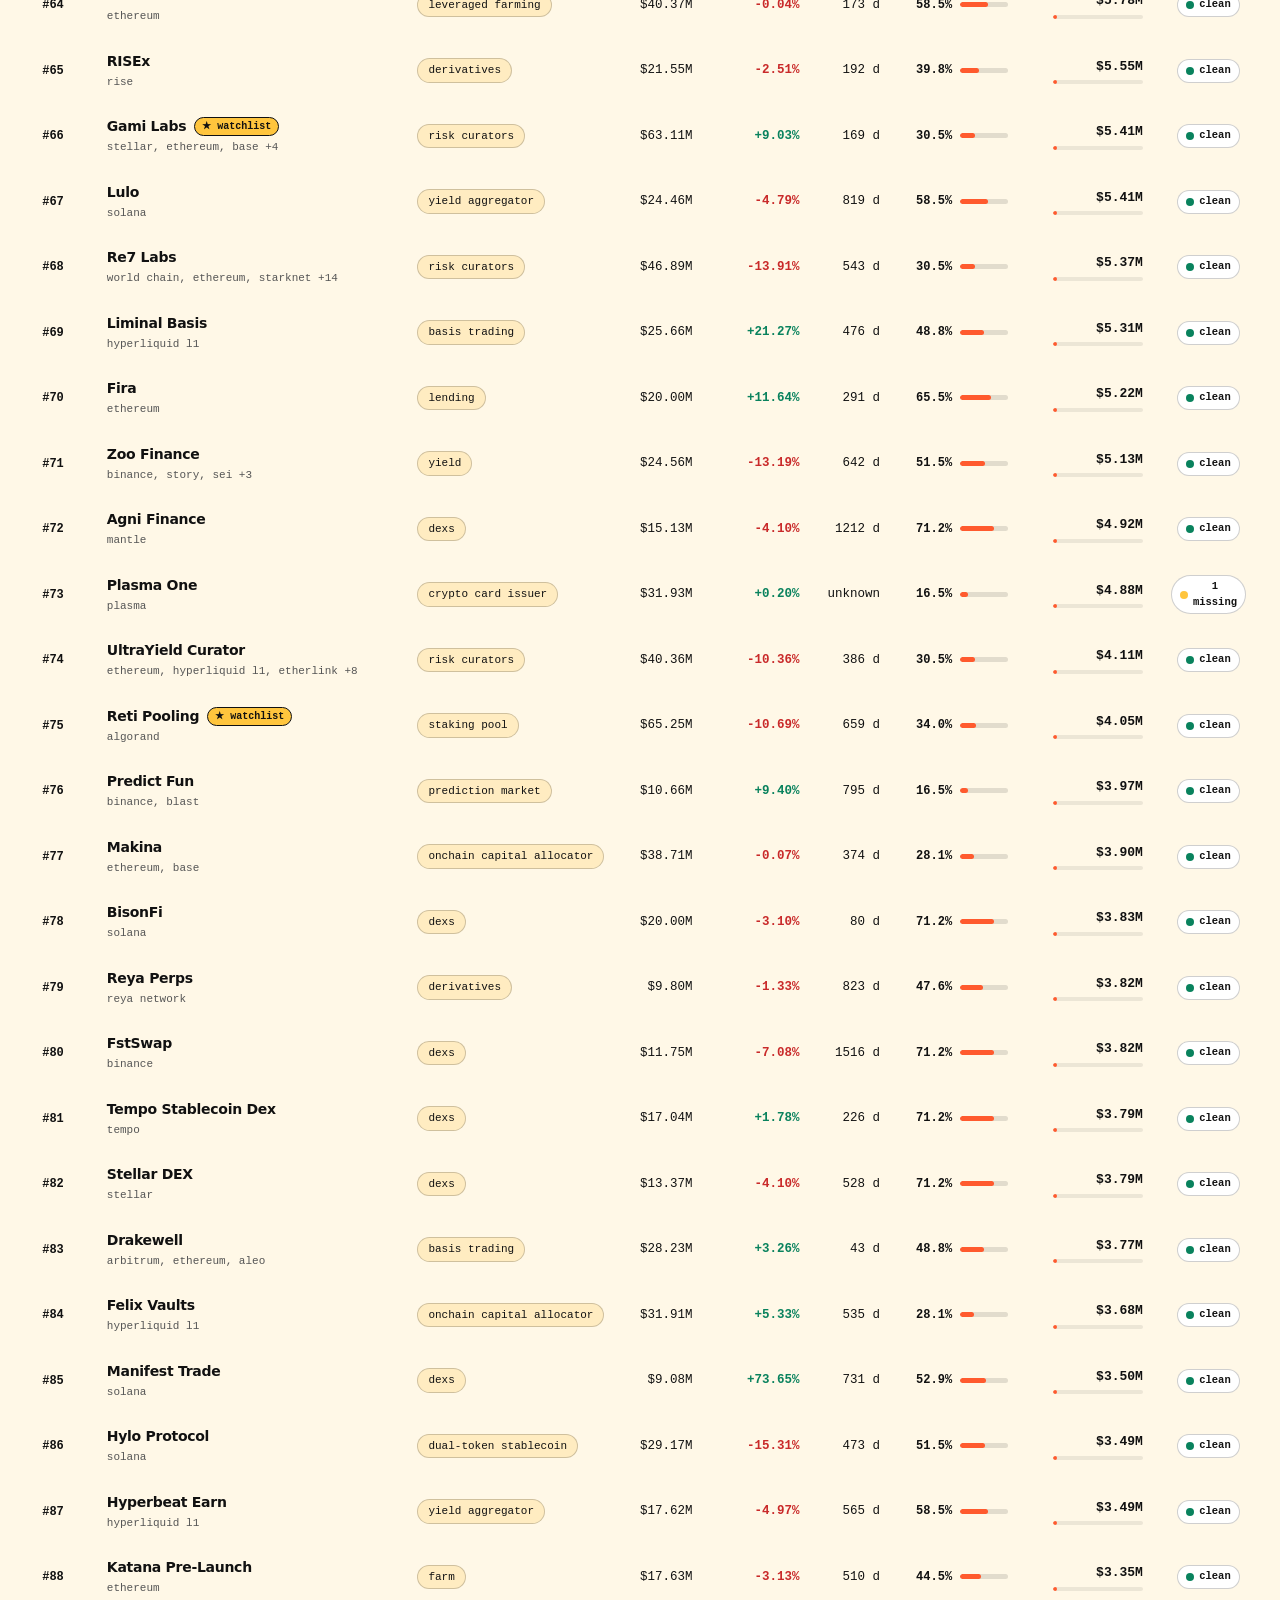
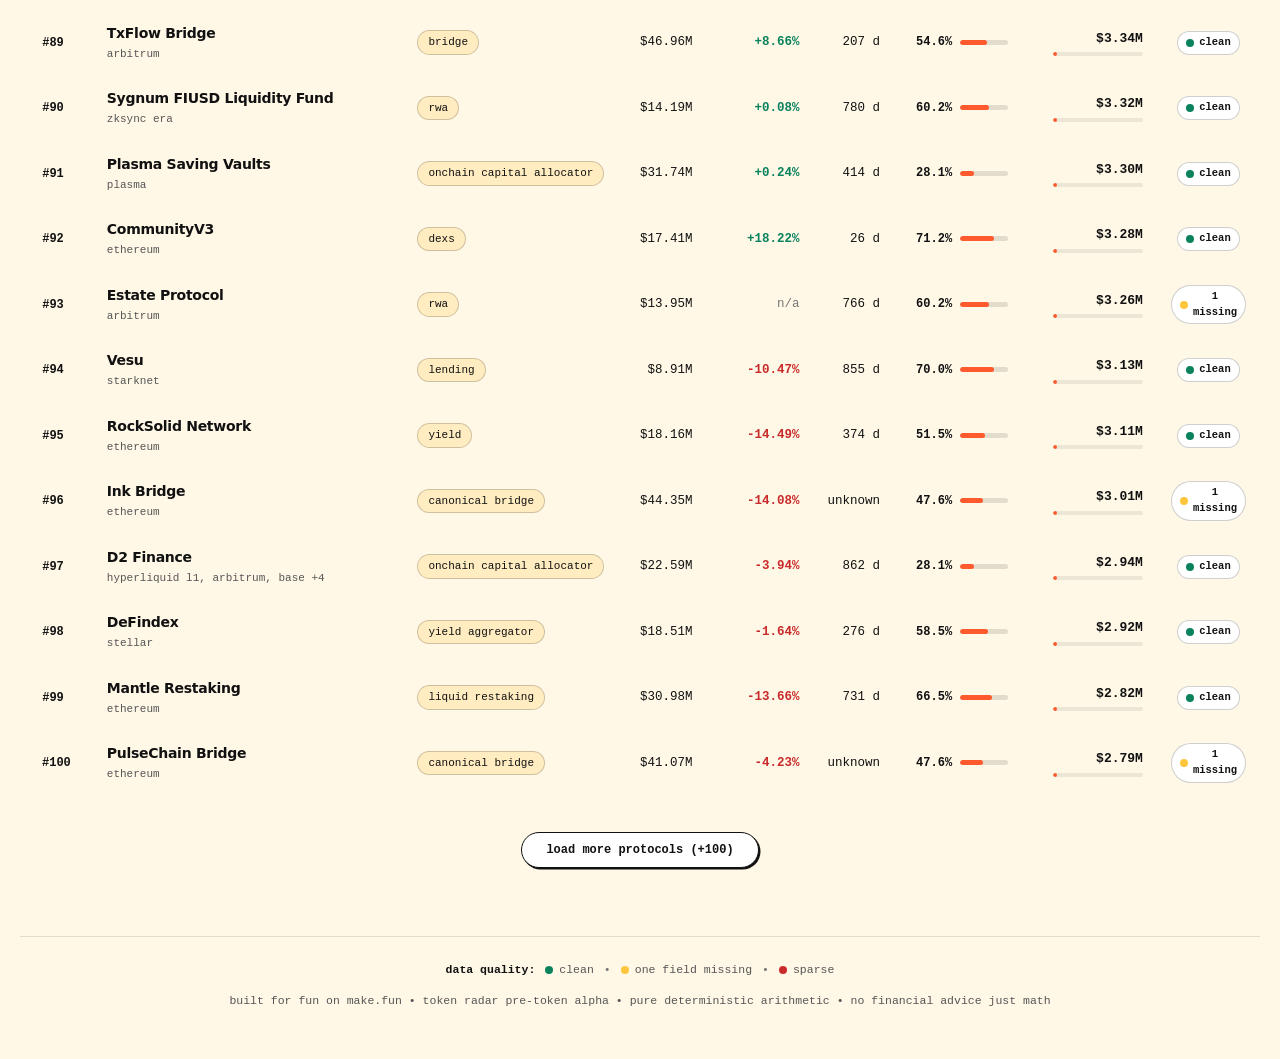
==== commit b082d389: "Radar v4: summary stat strip, token odds bars, data quality badges, farm verdict lines" ====
--- a/out/dashboard/index.html
+++ b/out/dashboard/index.html
@@ -55,6 +55,26 @@
       </div>
     </section>
 
+    <!-- Summary Stat Strip -->
+    <section class="stat-strip" aria-label="Market overview metrics">
+      <div class="stat-pill-card">
+        <div class="stat-pill-num" id="strip-protocols">--</div>
+        <div class="stat-pill-label">protocols tracked</div>
+      </div>
+      <div class="stat-pill-card">
+        <div class="stat-pill-num" id="strip-median-tvl">--</div>
+        <div class="stat-pill-label">median tvl</div>
+      </div>
+      <div class="stat-pill-card">
+        <div class="stat-pill-num" id="strip-expected-tokens">--</div>
+        <div class="stat-pill-label">expected token issuances</div>
+      </div>
+      <div class="stat-pill-card">
+        <div class="stat-pill-num" id="strip-cheapest-farm">--</div>
+        <div class="stat-pill-label">cheapest farm</div>
+      </div>
+    </section>
+
     <!-- Controls Panel -->
     <section class="controls-panel" aria-label="Filters and controls">
       <div class="control-group search-wrap">
@@ -104,8 +124,14 @@
               <th scope="col" class="th-sortable th-age" data-col="age_days" title="Sort by age in days">
                 <button type="button" class="sort-btn"><span>age</span><span class="sort-indicator" aria-hidden="true"></span></button>
               </th>
+              <th scope="col" class="th-sortable th-odds" data-col="token_odds" title="Sort by token odds">
+                <button type="button" class="sort-btn"><span>token odds</span><span class="sort-indicator" aria-hidden="true"></span></button>
+              </th>
               <th scope="col" class="th-sortable th-implied" data-col="implied_value_usd" title="Sort by implied value">
                 <button type="button" class="sort-btn"><span>implied value</span><span class="sort-indicator" aria-hidden="true"></span></button>
+              </th>
+              <th scope="col" class="th-sortable th-quality" data-col="data_quality" title="Sort by data quality">
+                <button type="button" class="sort-btn"><span>quality</span><span class="sort-indicator" aria-hidden="true"></span></button>
               </th>
             </tr>
           </thead>
@@ -131,6 +157,14 @@
 
     <!-- Footer -->
     <footer class="bottom-footer">
+      <div class="quality-legend" aria-label="Data quality legend">
+        <span class="legend-title">data quality:</span>
+        <span class="legend-item"><span class="dq-dot dq-dot-green" aria-hidden="true"></span> clean</span>
+        <span class="legend-sep">&bull;</span>
+        <span class="legend-item"><span class="dq-dot dq-dot-yellow" aria-hidden="true"></span> one field missing</span>
+        <span class="legend-sep">&bull;</span>
+        <span class="legend-item"><span class="dq-dot dq-dot-red" aria-hidden="true"></span> sparse</span>
+      </div>
       <p class="footer-text">built for fun on make.fun &bull; token radar pre-token alpha &bull; pure deterministic arithmetic &bull; no financial advice just math</p>
     </footer>
   </div>
--- a/out/dashboard/app.css
+++ b/out/dashboard/app.css
@@ -77,7 +77,23 @@
 }
 
 :focus-visible {
-  outline: 2px solid var(--accent-orange);
+  outline: 2px solid var(--accent-orange) !important;
+  outline-offset: 2px;
+}
+
+.data-table tbody tr:focus-visible {
+  outline: 2px solid var(--accent-orange) !important;
+  outline-offset: -2px;
+  background-color: var(--row-hover);
+}
+
+.pill-control:focus-visible,
+.pill-toggle:focus-visible,
+.sort-btn:focus-visible,
+.term-close-btn:focus-visible,
+.reset-btn:focus-visible,
+.load-more-btn:focus-visible {
+  outline: 2px solid var(--accent-orange) !important;
   outline-offset: 2px;
 }
 
@@ -239,6 +255,65 @@
   font-weight: 700;
 }
 
+/* Summary Stat Strip */
+.stat-strip {
+  display: grid;
+  grid-template-columns: repeat(4, 1fr);
+  gap: 14px;
+  margin: 0 auto 32px;
+  max-width: 1100px;
+}
+
+@media (max-width: 960px) {
+  .stat-strip {
+    grid-template-columns: repeat(2, 1fr);
+  }
+}
+
+@media (max-width: 520px) {
+  .stat-strip {
+    grid-template-columns: 1fr;
+  }
+}
+
+.stat-pill-card {
+  display: flex;
+  flex-direction: column;
+  align-items: center;
+  justify-content: center;
+  padding: 18px 20px;
+  background: var(--bg-white);
+  border: 1.5px solid var(--border-pill);
+  border-radius: 9999px;
+  box-shadow: 2.5px 2.5px 0 var(--border-pill);
+  text-align: center;
+  transition: transform 0.12s ease, box-shadow 0.12s ease;
+}
+
+.stat-pill-card:hover {
+  transform: translate(-1px, -1px);
+  box-shadow: 3.5px 3.5px 0 var(--border-pill);
+}
+
+.stat-pill-num {
+  font-family: var(--font-display);
+  font-size: clamp(1.8rem, 2.6vw, 2.5rem);
+  font-weight: 900;
+  line-height: 1.05;
+  letter-spacing: -0.035em;
+  color: var(--text-black);
+  margin-bottom: 5px;
+}
+
+.stat-pill-label {
+  font-family: var(--font-mono);
+  font-size: 11px;
+  font-weight: 600;
+  color: var(--text-muted);
+  text-transform: lowercase;
+  letter-spacing: -0.01em;
+}
+
 /* Controls Panel */
 .controls-panel {
   display: flex;
@@ -369,13 +444,26 @@
 
 .data-table {
   width: 100%;
-  border-collapse: collapse;
+  border-collapse: separate;
+  border-spacing: 0;
   text-align: left;
   font-family: var(--font-mono);
   font-size: 12.5px;
 }
 
+.data-table thead {
+  position: sticky;
+  top: 0;
+  z-index: 15;
+}
+
 .data-table thead th {
+  position: sticky;
+  top: 0;
+  z-index: 15;
+  background-color: rgba(255, 248, 231, 0.94);
+  backdrop-filter: blur(8px);
+  -webkit-backdrop-filter: blur(8px);
   padding: 12px 14px;
   border-bottom: 2px solid var(--border-pill);
   font-size: 11.5px;
@@ -517,8 +605,14 @@
 .th-tvl, .td-tvl,
 .th-growth, .td-growth,
 .th-age, .td-age,
+.th-odds, .td-odds,
 .th-implied, .td-implied {
   text-align: right;
+}
+
+.th-quality, .td-quality {
+  text-align: center;
+  width: 88px;
 }
 
 .cell-num {
@@ -541,6 +635,68 @@
 .growth-zero {
   color: var(--text-dim);
 }
+
+/* Token Odds Cell */
+.odds-cell-wrap {
+  display: inline-flex;
+  align-items: center;
+  justify-content: flex-end;
+  gap: 8px;
+  width: 100%;
+}
+
+.odds-num {
+  font-family: var(--font-mono);
+  font-size: 12px;
+  font-weight: 700;
+  font-variant-numeric: tabular-nums;
+  color: var(--text-black);
+  min-width: 44px;
+  text-align: right;
+}
+
+.odds-bar-track {
+  width: 48px;
+  height: 5px;
+  background: rgba(17, 17, 17, 0.12); /* 12%-black track */
+  border-radius: 9999px;
+  overflow: hidden;
+  flex-shrink: 0;
+}
+
+.odds-bar-fill {
+  height: 100%;
+  background: var(--accent-orange);
+  border-radius: 9999px;
+}
+
+/* Data Quality Cell */
+.dq-pill {
+  display: inline-flex;
+  align-items: center;
+  justify-content: center;
+  gap: 5px;
+  padding: 3px 8px;
+  border-radius: 9999px;
+  border: 1px solid var(--border-subtle);
+  background: var(--bg-white);
+  font-size: 10.5px;
+  font-weight: 600;
+  text-transform: lowercase;
+  color: var(--text-black);
+}
+
+.dq-dot {
+  width: 8px;
+  height: 8px;
+  border-radius: 50%;
+  display: inline-block;
+  flex-shrink: 0;
+}
+
+.dq-dot-green { background-color: var(--accent-green); }
+.dq-dot-yellow { background-color: var(--accent-yellow); }
+.dq-dot-red { background-color: var(--accent-red); }
 
 /* Implied Value Cell */
 .implied-cell-wrap {
@@ -622,6 +778,34 @@
   padding-top: 24px;
   border-top: 1px solid var(--border-hairline);
   text-align: center;
+}
+
+.quality-legend {
+  display: flex;
+  align-items: center;
+  justify-content: center;
+  flex-wrap: wrap;
+  gap: 10px;
+  margin-bottom: 14px;
+  font-family: var(--font-mono);
+  font-size: 11.5px;
+  color: var(--text-muted);
+  text-transform: lowercase;
+}
+
+.legend-title {
+  font-weight: 700;
+  color: var(--text-black);
+}
+
+.legend-item {
+  display: inline-flex;
+  align-items: center;
+  gap: 6px;
+}
+
+.legend-sep {
+  color: var(--text-dim);
 }
 
 .footer-text {
@@ -812,6 +996,26 @@
 
 .term-step-text {
   color: #d8d8d8;
+}
+
+/* Terminal Verdict Line */
+.term-verdict-line {
+  margin-top: 14px;
+}
+
+.verdict-yes {
+  color: var(--term-dot-green);
+  font-weight: 800;
+}
+
+.verdict-careful {
+  color: var(--term-dot-yellow);
+  font-weight: 800;
+}
+
+.verdict-pass {
+  color: var(--term-dot-red);
+  font-weight: 800;
 }
 
 .term-footer-status {
